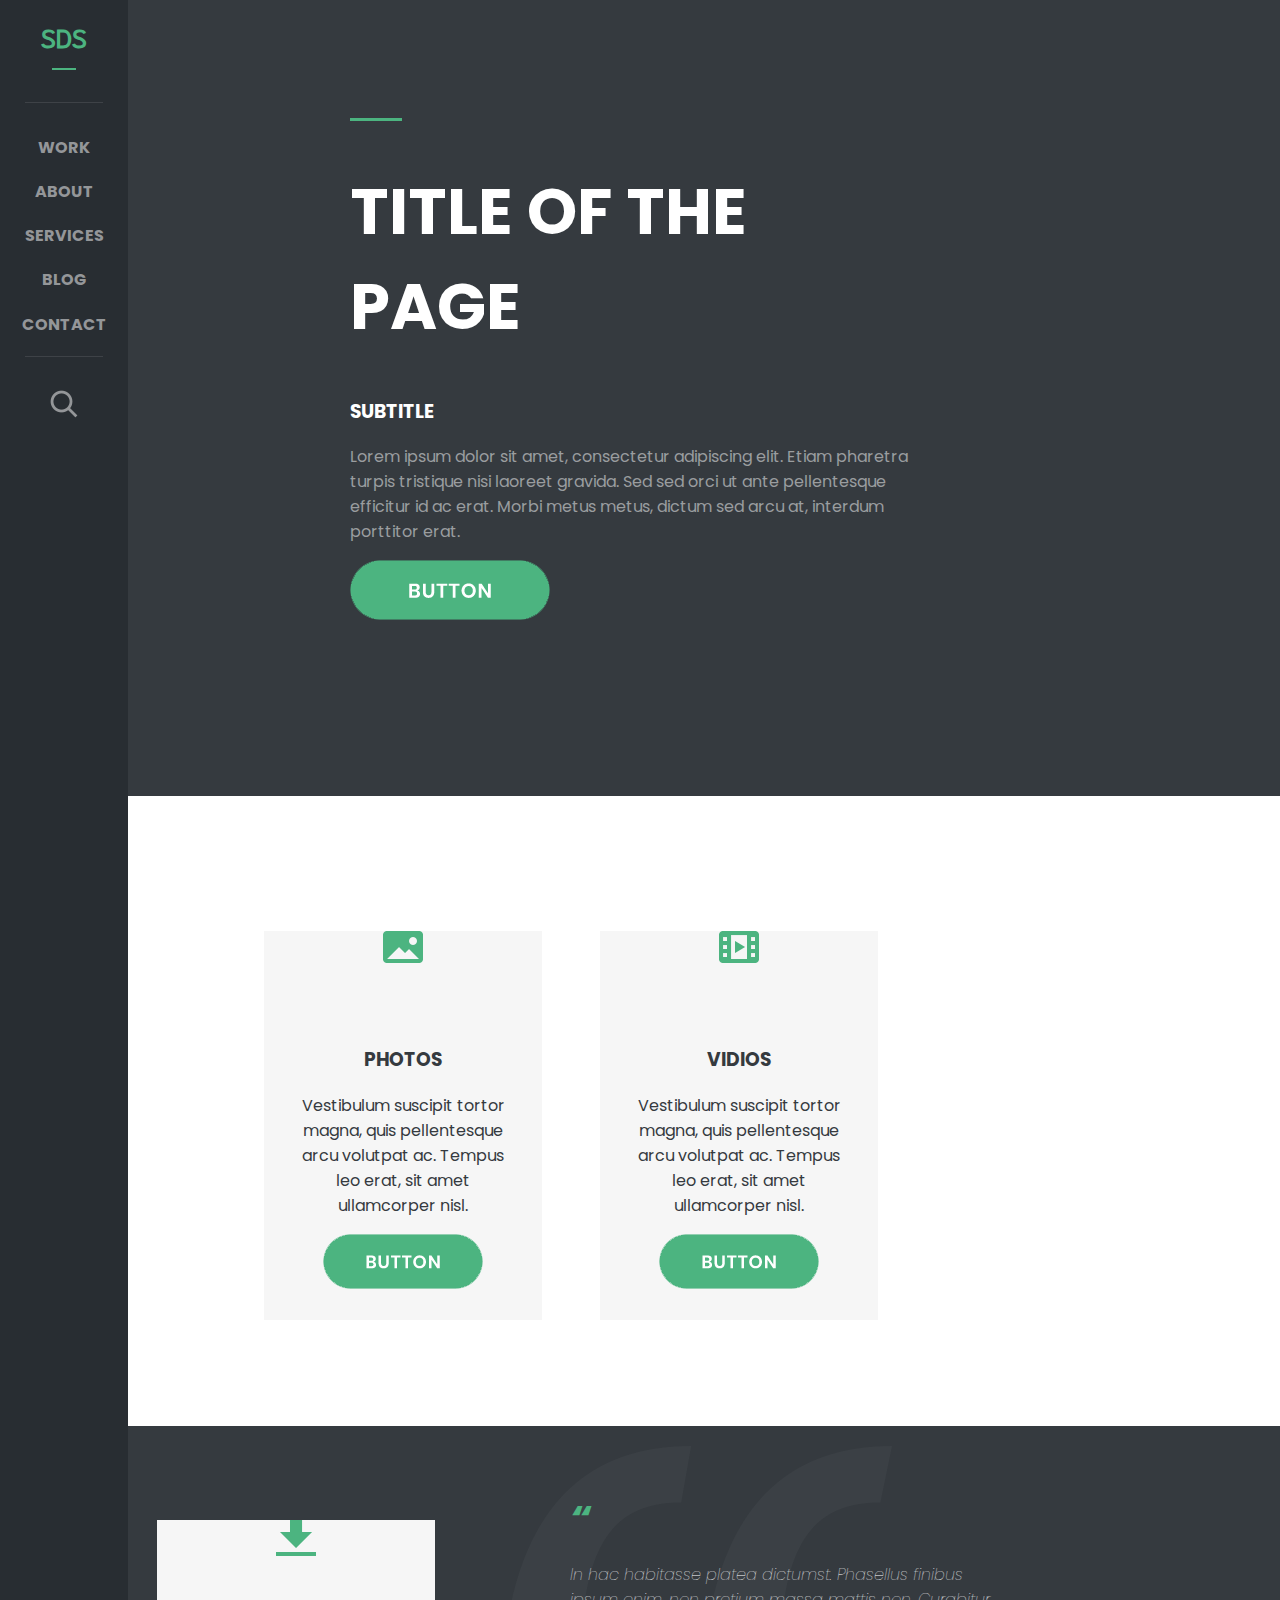
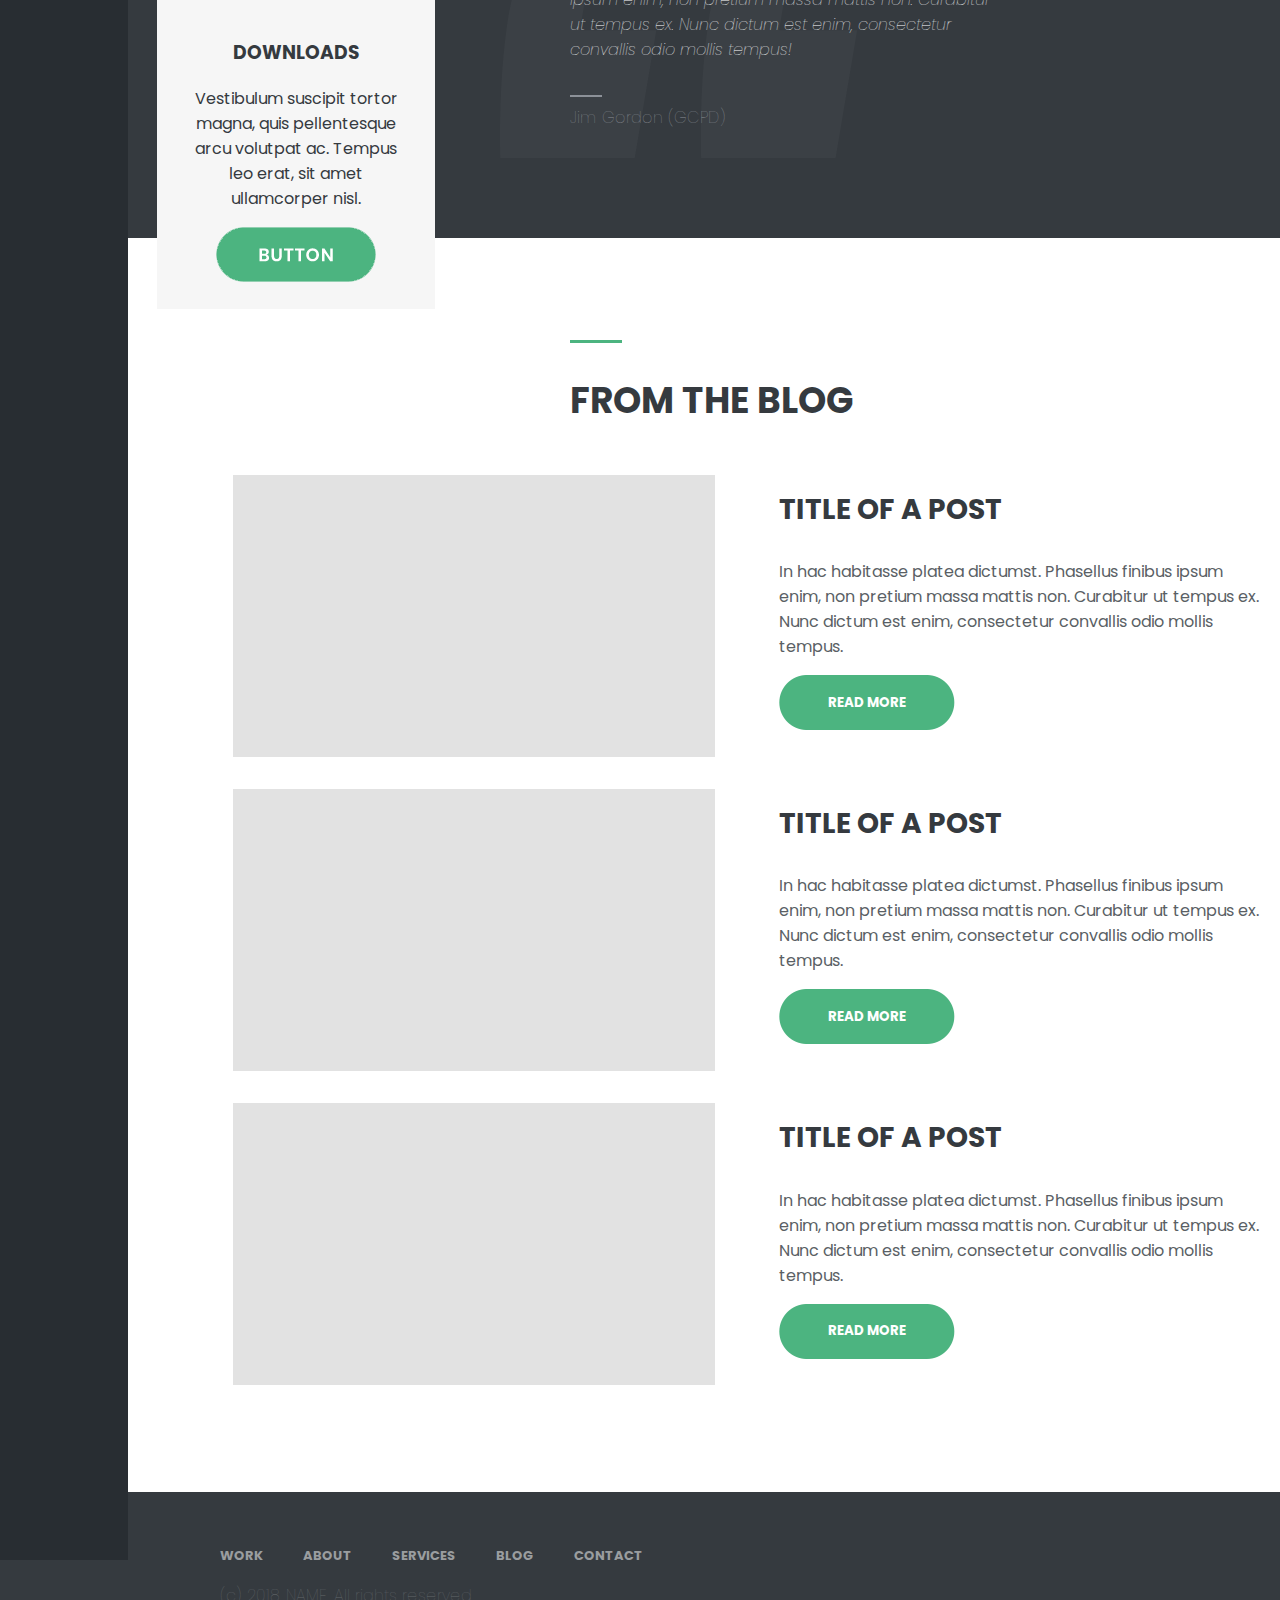
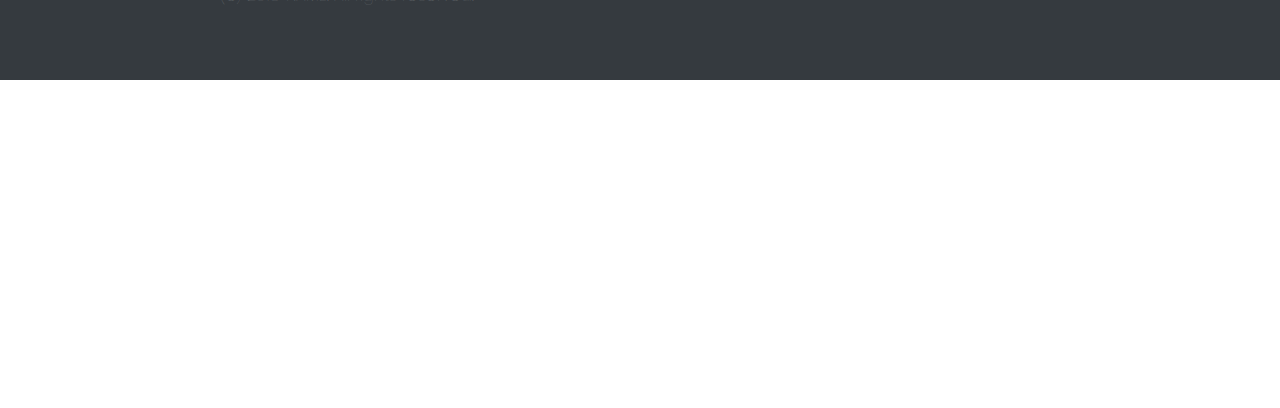
==== index.html @ ca50ab3b "addSDSlayout" ====
<!DOCTYPE HTML>
<html>

	<head>
		<title>SDS</title>
		<meta charset="utf-8">
		<link href="https://fonts.googleapis.com/css?family=Sawarabi+Gothic" rel="stylesheet">
		<link href="https://fonts.googleapis.com/css?family=Poppins" rel="stylesheet">
		<link href="https://fonts.googleapis.com/css?family=Poppins:400,600" rel="stylesheet">
		<link rel="stylesheet" type="text/css" href="css/styles.css" />
	</head>

	<body>
		<div class="navbar">
			<h2 class="sds-txt" align="center">SDS<hr width="17%" align="center" size="2" color="#4cb480"/></h2>		
			<hr width="60%" align="center" size="1" color="#3e4247"/>
			<ul>
				<li><a>WORK</a></li>
				<li><a>ABOUT</a></li>
				<li><a>SERVICES</a></li>
				<li><a>BLOG</a></li>
				<li><a>CONTACT</a></li>
			</ul>
			<hr width="60%" align="center" size="1" color="#3e4247"/>
			<button class="search"></button>
			<div class="fill-height"></div>
		</div>

		<div class="main">
			<header>
				<div class="header-center">
					<hr width="50px" align="left" size="3" color="#4cb480"/>
					<div class="headertitle"><h1>TITLE OF THE PAGE</h1></div>
					<h3>SUBTITLE</h3>
					<p class="txtheader">Lorem ipsum dolor sit amet, consectetur adipiscing elit. Etiam pharetra turpis tristique nisi laoreet gravida. Sed sed orci ut ante pellentesque efficitur id ac erat. Morbi metus metus, dictum sed arcu at, interdum porttitor erat.</p>
					<button class="justbutton"></button>
				</div>
			</header>
			
			<div class="services">
				<div class="contents" style="float: left; height: 589px; width: 443px;">
					<div class="photos">
						<div class="pctr"><img src="images/services/photosPictur.png" alt=""></div>
						<div class="ssalc">
							<h3 align="center">PHOTOS</h3>
							<p class="services-txt">Vestibulum suscipit tortor magna, quis pellentesque arcu volutpat ac. Tempus leo erat, sit amet ullamcorper nisl.</p>
							<div class="services-txt"><img src="images/services/buttonForServices.png" alt=""></div>
						</div>
					</div>
				</div>
				<div class="contents" style="float: left; height: 589px; width: 336px;">
					<div class="vidios">
						<div class="pctr"><img src="images/services/vidiosPictur.png" alt=""></div>
						<div class="ssalc">
							<h3 align="center">VIDIOS</h3>
							<p class="services-txt">Vestibulum suscipit tortor magna, quis pellentesque arcu volutpat ac. Tempus leo erat, sit amet ullamcorper nisl.</p>
							<div class="services-txt"><img src="images/services/buttonForServices.png" alt=""></div>
						</div>
					</div>					
				</div>
				<div class="contents" style="float: left; height: 589px; width: 442px;">
					<div class="downloads">
						<div class="pctr"><img src="images/services/downloadPictur.png" alt=""></div>
						<div class="ssalc">
							<h3 align="center">DOWNLOADS</h3>
							<p class="services-txt">Vestibulum suscipit tortor magna, quis pellentesque arcu volutpat ac. Tempus leo erat, sit amet ullamcorper nisl.</p>
							<div class="services-txt"><img src="images/services/buttonForServices.png" alt=""></div>
						</div>
					</div>
				</div>
			</div>	
		</div>

		<div class="testimonial">
			<div class="txtfortestimonial">
				<div class="testi-txt">
					<br/>
					<h1 class="doubleup">“</h1>In hac habitasse platea dictumst. Phasellus finibus ipsum enim, non pretium massa mattis non. Curabitur ut tempus ex. Nunc dictum est enim, consectetur convallis odio mollis tempus!
					<br/>
					<br/>
					<div class="jimgordon"><hr width="30px" align="left" size="2" color="#8c9198"/>Jim Gordon (GCPD)</div>
				</div>
			</div>
		</div>

		<div class="blog">
			<div><hr width="50px" align="left" size="3" color="#4cb480"/><h2>FROM THE BLOG</h2></div>
			<table class="tableforblog">
				<tr>
					<td>
						<div class="blogimg">
						</div>
					</td>
					<td>
						<div class="blogdiscription">
							<h3>TITLE OF A POST</h3>
							<p class="blog-txt">In hac habitasse platea dictumst. Phasellus finibus ipsum enim, non pretium massa mattis non. Curabitur ut tempus ex. Nunc dictum est enim, consectetur convallis odio mollis tempus.</p>
							<button class="readmore">READ MORE</button>
						</div>
					</td>
				</tr>
				<tr>
					<td>
						<div class="blogimg">
						</div>
					</td>
					<td>
						<div class="blogdiscription">
							<h3>TITLE OF A POST</h3>
							<p class="blog-txt">In hac habitasse platea dictumst. Phasellus finibus ipsum enim, non pretium massa mattis non. Curabitur ut tempus ex. Nunc dictum est enim, consectetur convallis odio mollis tempus.</p>
							<button class="readmore">READ MORE</button>
						</div>
					</td>
				</tr>
				<tr>
					<td>
						<div class="blogimg">
						</div>
					</td>
					<td>
						<div class="blogdiscription">
							<h3>TITLE OF A POST</h3>
							<p class="blog-txt">In hac habitasse platea dictumst. Phasellus finibus ipsum enim, non pretium massa mattis non. Curabitur ut tempus ex. Nunc dictum est enim, consectetur convallis odio mollis tempus.</p>
							<button class="readmore">READ MORE</button>
						</div>
					</td>
				</tr>
			</table>
		</div>

		<div class="footer">
			<table class="tableforfooter">
				<tr>
					<button class="footerbutton">WORK</button>
				</tr>
				<tr>
					<button class="footerbutton">ABOUT</button>
				</tr>
				<tr>
					<button class="footerbutton">SERVICES</button>
				</tr>
				<tr>
					<button class="footerbutton">BLOG</button>
				</tr>
				<tr>
					<button class="footerbutton">CONTACT</button>
				</tr>
			</table>
			<p>(c) 2018 NAME. All rights reserved.</p>
		</div>
	</body>

</html>
---- css/styles.css ----
.navbar {
	background-color: #282d32;
	font-family: 'Poppins', sans-serif;
	width: 128px;
	height: 3160px;
	float: left;
}
ul {
	text-align: center;
	padding: 0px;
    list-style-type: none; /* Убираем маркеры */
}

ul > li {
	font-weight:bold;
	color: #949699;
	margin-bottom: 15%;
}

ul > li:first-child {
	margin-top: 25%;
}

.search {
	border: none;
	background-repeat: no-repeat;
	background-color: #282d32;
	background-image: url(../images/navbar/search.png);
	height: 28px;
	width: 28px;
	margin: 20% 50px 30px 50px;
}

.sds-txt {
	font-family: "Sawarabi Gothic", sans-serif;
	color: #4cb480;
	margin-bottom: 25%;
}

.fill-height {
	height: 3160px;
}

.main {
	background-color: #353a3f;
	font-family: 'Poppins', sans-serif;
	width: 100%;
	height: 100%;
}

.header-center {
	margin: 0px 350px 170px 350px;
	padding-top: 110px;
	color: #ffffff;
}

.headertitle {
	font-size: xx-large;
}

.txtheader {
	color: #9a9d9f;
}

.justbutton {
	border: none;
	background-color: #353a3f; 
	background-image: url(../images/header/buttonForHeader.png);
	height: 60px;
	width: 200px;
}

.services {
	background-color: #ffffff;
	width: 100%;
	height: 630px;
}

.pctr {
	text-align: center;
}
/**.contents {
	padding: 100px 29px 100px 100px;
}*/

.photos {
	width: 278px;
	height: 389px;
	margin: 135px 29px 135px 136px;
	background-color: #f6f6f6;
	color: #353a3f;
}

.vidios {
	width: 278px;
	height: 389px;
	margin: 135px 29px 135px 29px;
	background-color: #f6f6f6;
	color: #353a3f;
}

.downloads {
	width: 278px;
	height: 389px;
	margin: 135px 135px 135px 29px;
	background-color: #f6f6f6;
	color: #353a3f;
}

.ssalc {
	padding: 20% 12% 10% 12%;
}

.services-txt {
	text-align: center;
}

.testimonial {
	background-color: #353a3f;
	height: 412px;
	width: 100%;
}

.bgimg {
	text-align: center;
	padding-top: 100px;
	size: 10%;
}

.doubleup {
	font-family: 'Poppins', sans-serif;
	font-style: italic;
	font-weight: 900;
	color: #4cb480;
}

.txtfortestimonial {
	height: 372px;
	padding: 20px 600px 40px 500px;
}

.testi-txt {
	background-image: url(../images/testimonial/bg.png);
	background-repeat: no-repeat;
	font-family: 'Poppins', sans-serif;
	font-style: italic;
	font-weight: lighter;
	color: #fff;
	width: 500px;
	height: 312px;
	padding:  
}

.jimgordon {
	font-family: 'Poppins', sans-serif;
	font-style: normal;
	font-size: medium;
	font-weight: lighter;
	color: #8c9198;
}

.blog {
	font-family: 'Poppins', sans-serif;
	font-weight: bolder;
	font-size: x-large;
	color: #353a3f;
	margin-left: 230px;
	margin-top: 102px;
}

.blogimg {
	height: 282px;
	width: 482px;
	background-color: #e2e2e2;
}

.blogdiscription {	
	height: 282px;
	width: 482px;
	padding-left: 60px;
}

.blog-txt {
	font-weight: lighter;
	font-size: medium;
	color: #5a5f65;
}

.readmore {
	font-family: 'Poppins', sans-serif;
	font-weight: bold;
	border: none;
	background-color: #ffffff;
	color: #ffffff;
	background-image: url(../images/blog/readmorebutton.png);
	width: 176px;
	height: 55px;
}

.footer {
	font-family: 'Poppins', sans-serif;
	font-weight: lighter;
	padding-top: 50px;
	padding-left: 220px;
	width: 100%;
	height: 138px;
	margin-top: 90px;
	background-color: #353a3f;
	color: #63676b;
}

.tableforfooter {
}

.footerbutton {
	font-family: 'Poppins', sans-serif;
	font-weight: bold;
	font-size: small;
	border: none;
	background-color: #353a3f;
	color: #9a9d9f;
	padding-left: 0px;
	padding-right: 40px;
}

body {
	margin: 0;
	/*height: 3160px;*/
}

html {
    /*margin: 0;*/
}
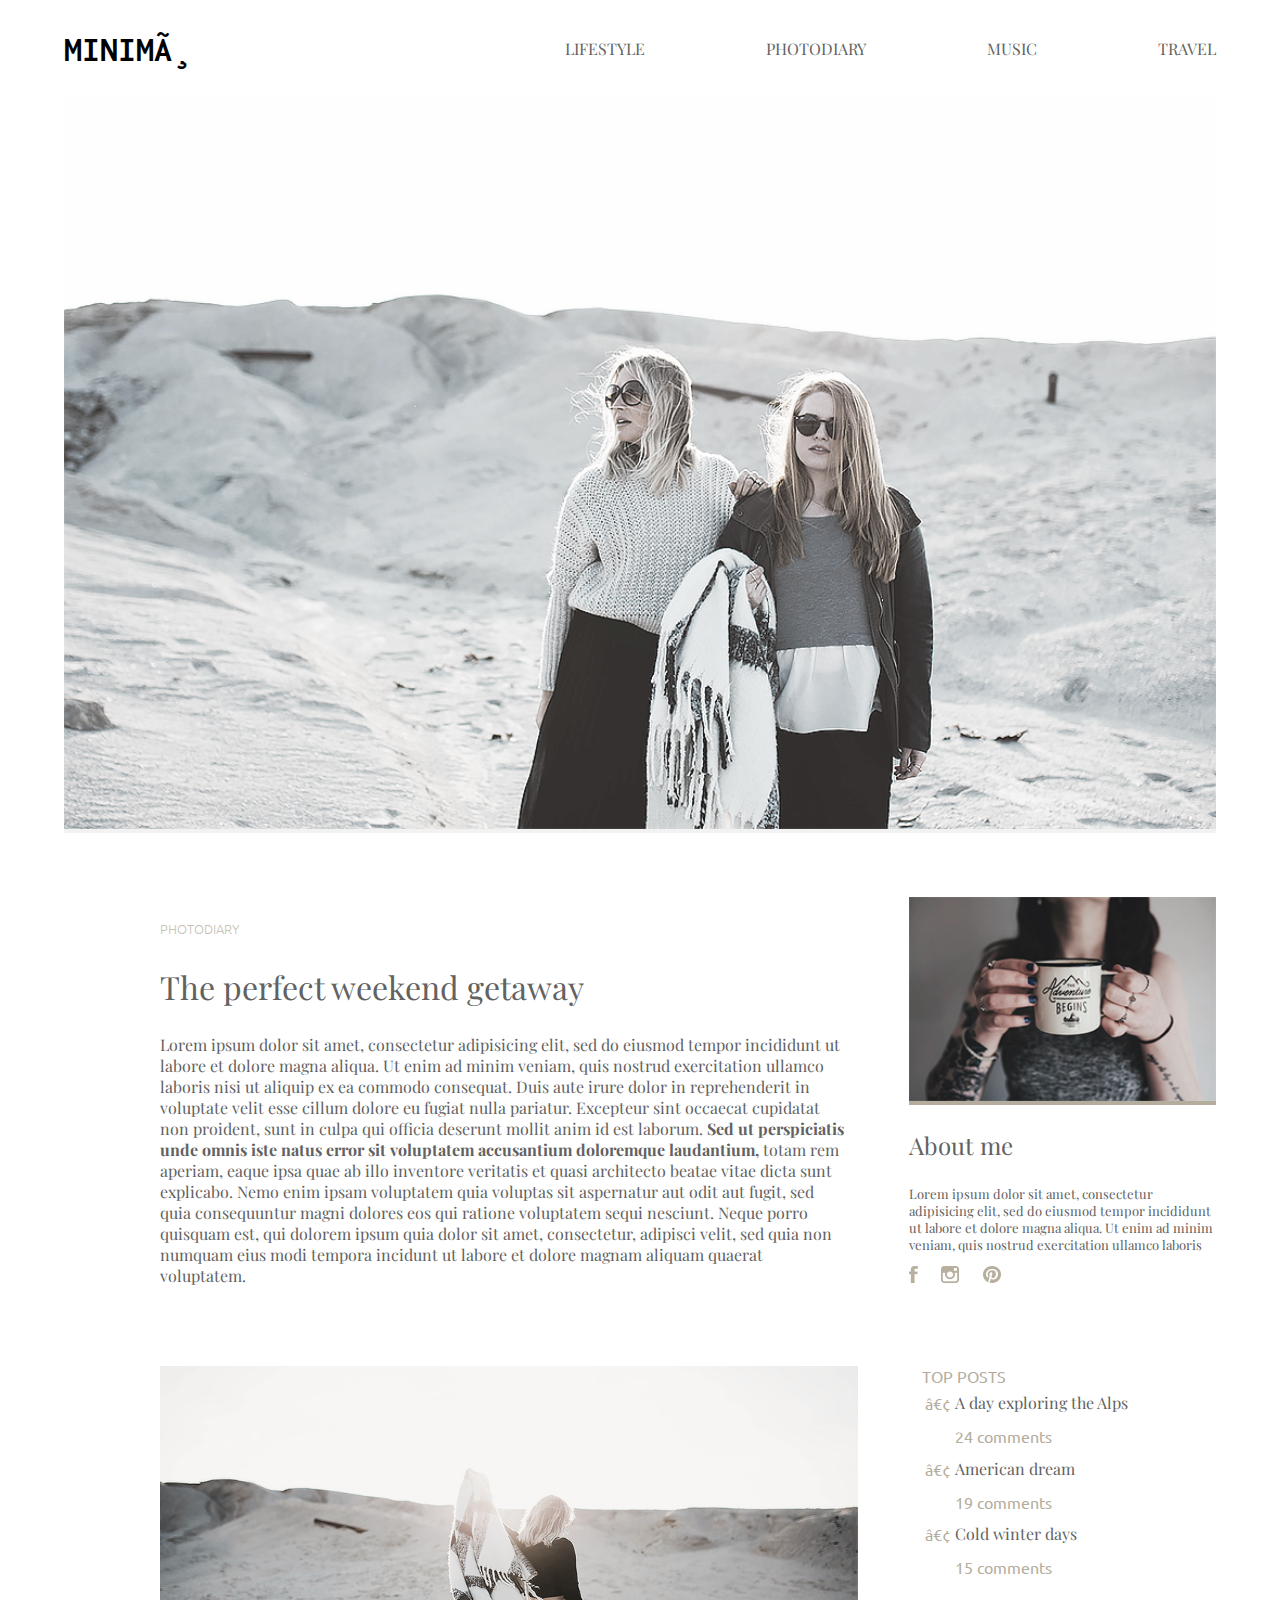
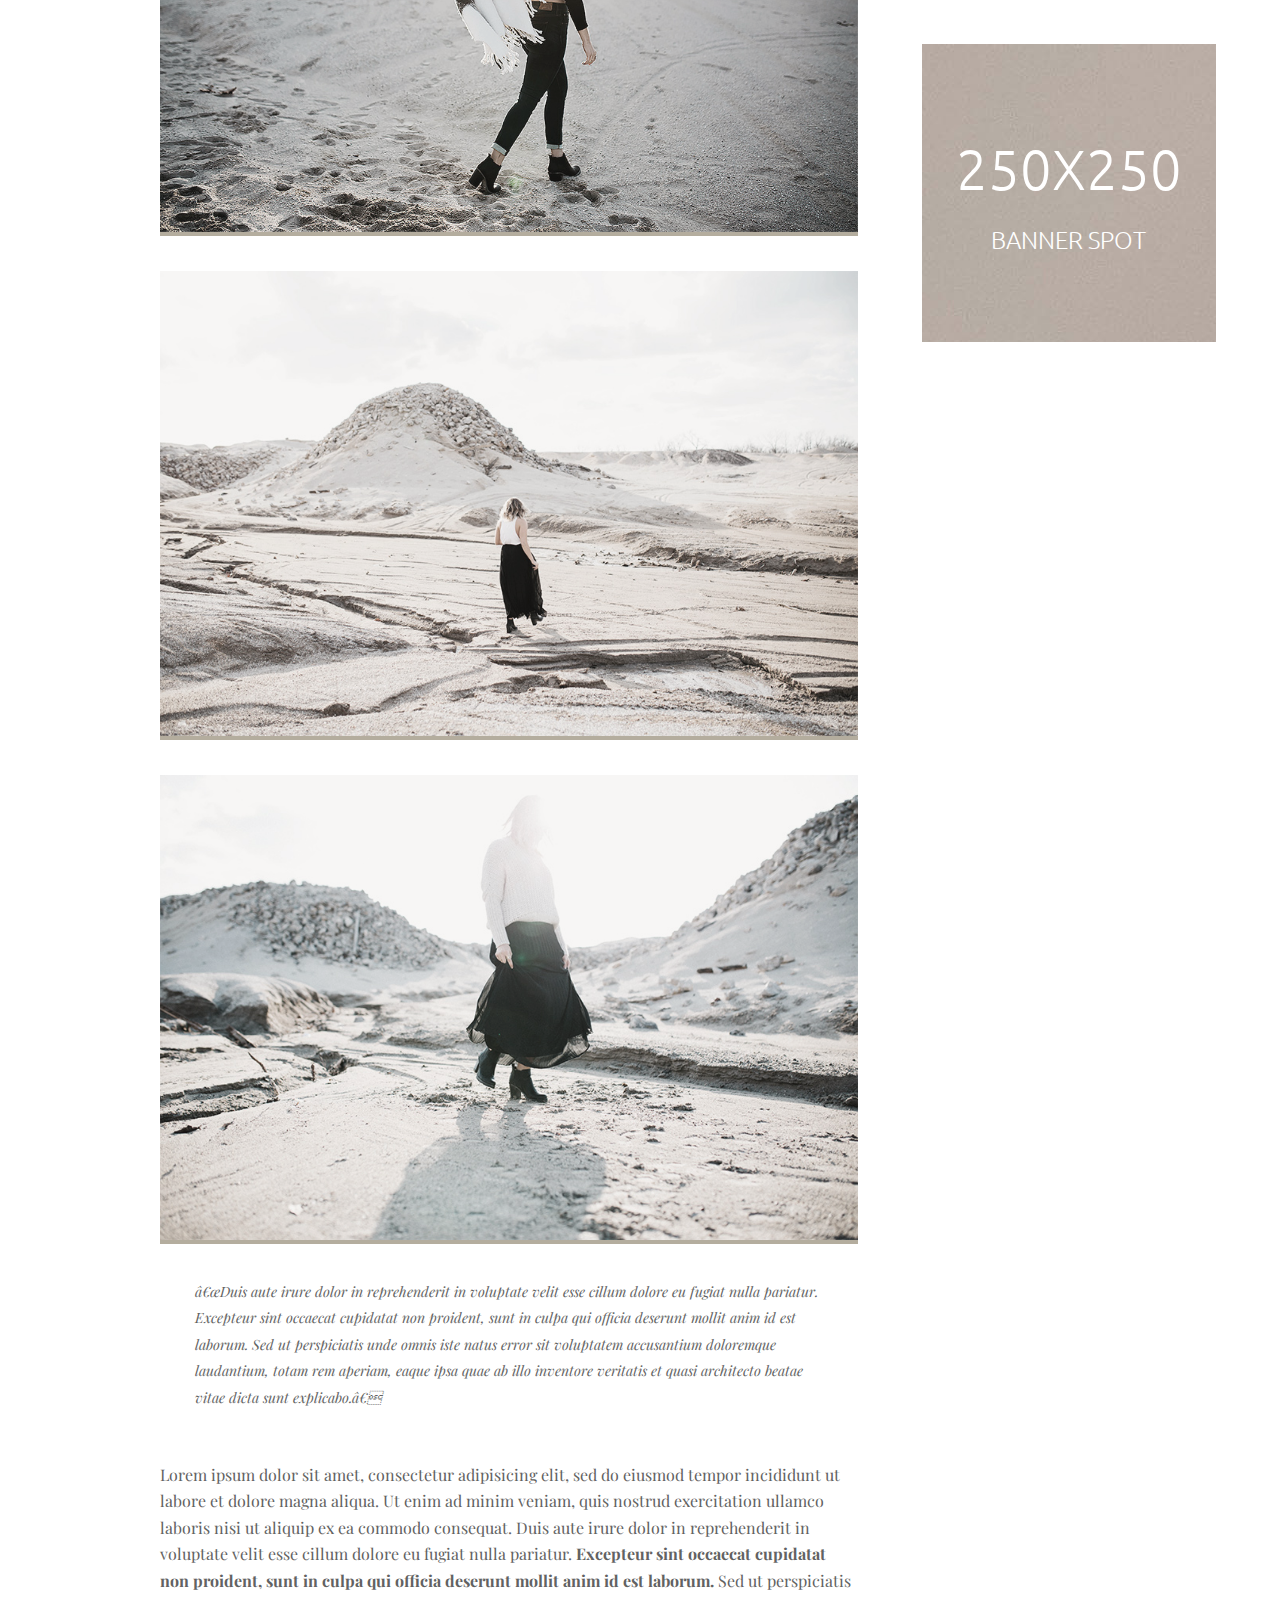
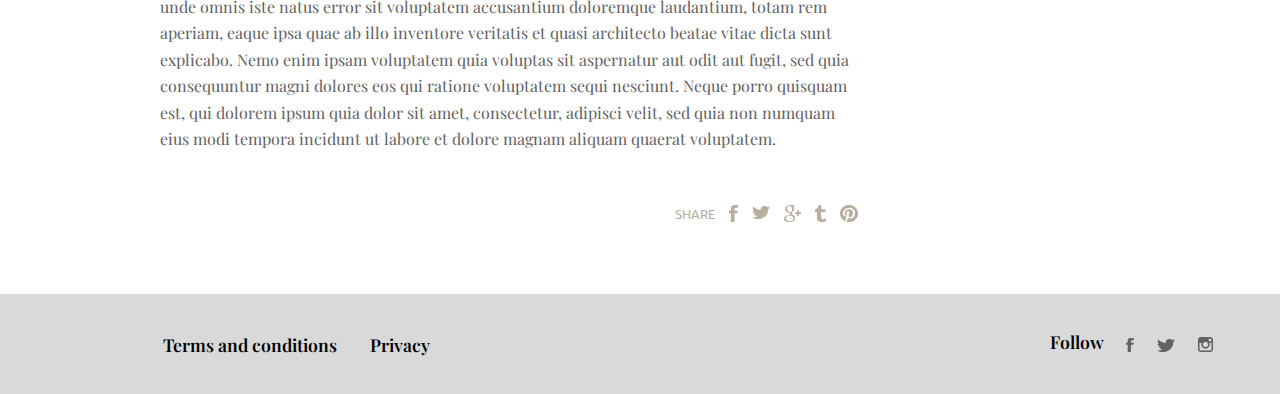
==== commit 0adb5c79: "commitmimino" ====
--- a/index.html
+++ b/index.html
@@ -1,153 +1,137 @@
 <!DOCTYPE HTML>
 <html>
+	<head>
+		<title>minimø</title>
+		<link charset="utf-8">
+		<link rel="stylesheet" type="text/css" href="css/styles.css">
+		<link href="https://fonts.googleapis.com/css?family=Inconsolata:400,700" rel="stylesheet">
+		<link href="https://fonts.googleapis.com/css?family=Playfair+Display" rel="stylesheet">
+		<link href="https://fonts.googleapis.com/css?family=Ubuntu:300,400" rel="stylesheet">
+	</head>
+	<body>
 
-	<head>
-		<title>SDS</title>
-		<meta charset="utf-8">
-		<link href="https://fonts.googleapis.com/css?family=Sawarabi+Gothic" rel="stylesheet">
-		<link href="https://fonts.googleapis.com/css?family=Poppins" rel="stylesheet">
-		<link href="https://fonts.googleapis.com/css?family=Poppins:400,600" rel="stylesheet">
-		<link rel="stylesheet" type="text/css" href="css/styles.css" />
-	</head>
+		<div class="main">
 
-	<body>
-		<div class="navbar">
-			<h2 class="sds-txt" align="center">SDS<hr width="17%" align="center" size="2" color="#4cb480"/></h2>		
-			<hr width="60%" align="center" size="1" color="#3e4247"/>
-			<ul>
-				<li><a>WORK</a></li>
-				<li><a>ABOUT</a></li>
-				<li><a>SERVICES</a></li>
-				<li><a>BLOG</a></li>
-				<li><a>CONTACT</a></li>
-			</ul>
-			<hr width="60%" align="center" size="1" color="#3e4247"/>
-			<button class="search"></button>
-			<div class="fill-height"></div>
+			<div class="header">
+				<div class="logo">
+					<h2>minimø</h2>
+				</div>
+				<div class="menu">
+					<ul>
+						<li><a href="#" class="menu-link">lifestyle</a></li>
+						<li><a href="#" class="menu-link">photodiary</a></li>
+						<li><a href="#" class="menu-link">music</a></li>
+						<li><a href="#" class="menu-link">travel</a></li>
+					</ul>
+				</div>
+			</div>
+
+			<div class="mainpctr">
+				<img id="mainimgs" src="images/main/pctr/pictureformain.png" alt="pctrinmain">
+			</div>
+
 		</div>
 
-		<div class="main">
-			<header>
-				<div class="header-center">
-					<hr width="50px" align="left" size="3" color="#4cb480"/>
-					<div class="headertitle"><h1>TITLE OF THE PAGE</h1></div>
-					<h3>SUBTITLE</h3>
-					<p class="txtheader">Lorem ipsum dolor sit amet, consectetur adipiscing elit. Etiam pharetra turpis tristique nisi laoreet gravida. Sed sed orci ut ante pellentesque efficitur id ac erat. Morbi metus metus, dictum sed arcu at, interdum porttitor erat.</p>
-					<button class="justbutton"></button>
+		<div class="photodiary">
+			<div class="discription">
+				<h5>photodiary</h5>
+				<h2>The perfect weekend getaway</h2>
+				<p>Lorem ipsum dolor sit amet, consectetur adipisicing elit, sed do eiusmod tempor incididunt ut labore et dolore magna aliqua. Ut enim ad minim veniam, quis nostrud exercitation ullamco laboris nisi ut aliquip ex ea commodo consequat. Duis aute irure dolor in reprehenderit in voluptate velit esse cillum dolore eu fugiat nulla pariatur. Excepteur sint occaecat cupidatat non proident, sunt in culpa qui officia deserunt mollit anim id est laborum. <b>Sed ut perspiciatis unde omnis iste natus error sit voluptatem accusantium doloremque laudantium,</b> totam rem aperiam, eaque ipsa quae ab illo inventore veritatis et quasi architecto beatae vitae dicta sunt explicabo. Nemo enim ipsam voluptatem quia voluptas sit aspernatur aut odit aut fugit, sed quia consequuntur magni dolores eos qui ratione voluptatem sequi nesciunt. Neque porro quisquam est, qui dolorem ipsum quia dolor sit amet, consectetur, adipisci velit, sed quia non numquam eius modi tempora incidunt ut labore et dolore magnam aliquam quaerat voluptatem.</p>
+			</div>
+
+			<div class="aboutme">
+				<div class="aboutmepctr">
+					<img id="aboutmeimgs" src="images/aboutme/pctrforaboutme/imageforaboutme.jpg" alt="abotme">
 				</div>
-			</header>
-			
-			<div class="services">
-				<div class="contents" style="float: left; height: 589px; width: 443px;">
-					<div class="photos">
-						<div class="pctr"><img src="images/services/photosPictur.png" alt=""></div>
-						<div class="ssalc">
-							<h3 align="center">PHOTOS</h3>
-							<p class="services-txt">Vestibulum suscipit tortor magna, quis pellentesque arcu volutpat ac. Tempus leo erat, sit amet ullamcorper nisl.</p>
-							<div class="services-txt"><img src="images/services/buttonForServices.png" alt=""></div>
-						</div>
-					</div>
-				</div>
-				<div class="contents" style="float: left; height: 589px; width: 336px;">
-					<div class="vidios">
-						<div class="pctr"><img src="images/services/vidiosPictur.png" alt=""></div>
-						<div class="ssalc">
-							<h3 align="center">VIDIOS</h3>
-							<p class="services-txt">Vestibulum suscipit tortor magna, quis pellentesque arcu volutpat ac. Tempus leo erat, sit amet ullamcorper nisl.</p>
-							<div class="services-txt"><img src="images/services/buttonForServices.png" alt=""></div>
-						</div>
-					</div>					
-				</div>
-				<div class="contents" style="float: left; height: 589px; width: 442px;">
-					<div class="downloads">
-						<div class="pctr"><img src="images/services/downloadPictur.png" alt=""></div>
-						<div class="ssalc">
-							<h3 align="center">DOWNLOADS</h3>
-							<p class="services-txt">Vestibulum suscipit tortor magna, quis pellentesque arcu volutpat ac. Tempus leo erat, sit amet ullamcorper nisl.</p>
-							<div class="services-txt"><img src="images/services/buttonForServices.png" alt=""></div>
-						</div>
-					</div>
-				</div>
-			</div>	
-		</div>
-
-		<div class="testimonial">
-			<div class="txtfortestimonial">
-				<div class="testi-txt">
-					<br/>
-					<h1 class="doubleup">“</h1>In hac habitasse platea dictumst. Phasellus finibus ipsum enim, non pretium massa mattis non. Curabitur ut tempus ex. Nunc dictum est enim, consectetur convallis odio mollis tempus!
-					<br/>
-					<br/>
-					<div class="jimgordon"><hr width="30px" align="left" size="2" color="#8c9198"/>Jim Gordon (GCPD)</div>
+				<h3>About me</h3>
+				<p>Lorem ipsum dolor sit amet, consectetur adipisicing elit, sed do eiusmod tempor incididunt ut labore et dolore magna aliqua. Ut enim ad minim veniam, quis nostrud exercitation ullamco laboris</p>
+				<div class="aboutmesubs">
+					<a href="#"><img class="subslogo" src="images/aboutme/pctrforaboutme/fblogo.jpg" alt="fb-logo"></a>
+					<a href="#"><img class="subslogo" src="images/aboutme/pctrforaboutme/instalogo.jpg" alt=""></a>
+					<a href="#"><img class="subslogo" src="images/aboutme/pctrforaboutme/pinterestlogo.jpg" alt=""></a>
 				</div>
 			</div>
 		</div>
 
-		<div class="blog">
-			<div><hr width="50px" align="left" size="3" color="#4cb480"/><h2>FROM THE BLOG</h2></div>
-			<table class="tableforblog">
-				<tr>
-					<td>
-						<div class="blogimg">
-						</div>
-					</td>
-					<td>
-						<div class="blogdiscription">
-							<h3>TITLE OF A POST</h3>
-							<p class="blog-txt">In hac habitasse platea dictumst. Phasellus finibus ipsum enim, non pretium massa mattis non. Curabitur ut tempus ex. Nunc dictum est enim, consectetur convallis odio mollis tempus.</p>
-							<button class="readmore">READ MORE</button>
-						</div>
-					</td>
-				</tr>
-				<tr>
-					<td>
-						<div class="blogimg">
-						</div>
-					</td>
-					<td>
-						<div class="blogdiscription">
-							<h3>TITLE OF A POST</h3>
-							<p class="blog-txt">In hac habitasse platea dictumst. Phasellus finibus ipsum enim, non pretium massa mattis non. Curabitur ut tempus ex. Nunc dictum est enim, consectetur convallis odio mollis tempus.</p>
-							<button class="readmore">READ MORE</button>
-						</div>
-					</td>
-				</tr>
-				<tr>
-					<td>
-						<div class="blogimg">
-						</div>
-					</td>
-					<td>
-						<div class="blogdiscription">
-							<h3>TITLE OF A POST</h3>
-							<p class="blog-txt">In hac habitasse platea dictumst. Phasellus finibus ipsum enim, non pretium massa mattis non. Curabitur ut tempus ex. Nunc dictum est enim, consectetur convallis odio mollis tempus.</p>
-							<button class="readmore">READ MORE</button>
-						</div>
-					</td>
-				</tr>
-			</table>
+		<div class="posts">
+			<div class="gallery">
+				<div class="photo"><img src="images/posts/gallery/photo1.jpg" alt="photo1"></div>
+				<div class="photo"><img src="images/posts/gallery/photo2.jpg" alt="photo2"></div>
+				<div class="photo"><img src="images/posts/gallery/photo3.jpg" alt="photo3"></div>
+				<div class="discr">
+					<div class="discrp1">
+						<p>“Duis aute irure dolor in reprehenderit in voluptate velit esse cillum dolore eu fugiat nulla pariatur. Excepteur sint occaecat cupidatat non proident, sunt in culpa qui officia deserunt mollit anim id est laborum. Sed ut perspiciatis unde omnis iste natus error sit voluptatem accusantium doloremque laudantium, totam rem aperiam, eaque ipsa quae ab illo inventore veritatis et quasi architecto beatae vitae dicta sunt explicabo.” </p>
+					</div>
+					<div id="discrp2">
+						<p>Lorem ipsum dolor sit amet, consectetur adipisicing elit, sed do eiusmod tempor incididunt ut labore et dolore magna aliqua. Ut enim ad minim veniam, quis nostrud exercitation ullamco laboris nisi ut aliquip ex ea commodo consequat. Duis aute irure dolor in reprehenderit in voluptate velit esse cillum dolore eu fugiat nulla pariatur. <b>Excepteur sint occaecat cupidatat non proident, sunt in culpa qui officia deserunt mollit anim id est laborum.</b> Sed ut perspiciatis unde omnis iste natus error sit voluptatem accusantium doloremque laudantium, totam rem aperiam, eaque ipsa quae ab illo inventore veritatis et quasi architecto beatae vitae dicta sunt explicabo. Nemo enim ipsam voluptatem quia voluptas sit aspernatur aut odit aut fugit, sed quia consequuntur magni dolores eos qui ratione voluptatem sequi nesciunt. Neque porro quisquam est, qui dolorem ipsum quia dolor sit amet, consectetur, adipisci velit, sed quia non numquam eius modi tempora incidunt ut labore et dolore magnam aliquam quaerat voluptatem.</p>
+					</div>
+				</div>
+				<div class="share">
+					<div class="item"><span>SHARE</span></div>
+					<div class="item"><a href="#"><img src="images/posts/gallery/share/fb.jpg" alt="fb"></a></div>
+					<div class="item"><a href="#"><img src="images/posts/gallery/share/tw.jpg" alt="tw"></a></div>
+					<div class="item"><a href="#"><img src="images/posts/gallery/share/g+.jpg" alt="g+"></a></div>
+					<div class="item"><a href="#"><img src="images/posts/gallery/share/tumblr.jpg" alt="tumblr"></a></div>
+					<div class="item"><a href="#"><img src="images/posts/gallery/share/pinterest.jpg" alt="pinterest"></a></div>
+				</div>
+			</div>
+			<div class="topposts">
+				<div class="table">TOP POSTS
+					<table>
+						<tr>
+							<td>•</td>
+							<td class="otherfont">A day exploring the Alps</td>
+						</tr>
+						<tr>
+							<td></td>
+							<td>24 comments</td>
+						</tr>
+						<tr>
+							<td>•</td>
+							<td class="otherfont">American dream</td>
+						</tr>
+						<tr>
+							<td></td>
+							<td>19 comments</td>
+						</tr>
+						<tr>
+							<td>•</td>
+							<td class="otherfont">Cold winter days</td>
+						</tr>
+						<tr>
+							<td></td>
+							<td>15 comments</td>
+						</tr>
+					</table>
+				</div>
+				<div class="toppostspctr">
+					<!--<div class="img"></div>-->
+					<h2>250X250</h2>
+					<h3>BANNER SPOT</h3>
+				</div>
+			</div>
 		</div>
 
 		<div class="footer">
-			<table class="tableforfooter">
-				<tr>
-					<button class="footerbutton">WORK</button>
-				</tr>
-				<tr>
-					<button class="footerbutton">ABOUT</button>
-				</tr>
-				<tr>
-					<button class="footerbutton">SERVICES</button>
-				</tr>
-				<tr>
-					<button class="footerbutton">BLOG</button>
-				</tr>
-				<tr>
-					<button class="footerbutton">CONTACT</button>
-				</tr>
-			</table>
-			<p>(c) 2018 NAME. All rights reserved.</p>
+			<div class="leftbuttons">
+				<table>
+						<tr>
+							<td>Terms and conditions</td>
+							<td>Privacy</td>
+						</tr>
+				</table>
+			</div>
+			<div class="follow">
+				<span>Follow</span>
+				<table>
+					<tr>
+						<td><img src="images/footer/facebook.png" alt="facebook"></td>
+						<td><img src="images/footer/twitter.png" alt="twitter"></td>
+						<td><img src="images/footer/instagram.png" alt="instagram"></td>
+					</tr>
+				</table>
+			</div>
 		</div>
+
 	</body>
-
 </html>--- a/css/styles.css
+++ b/css/styles.css
@@ -1,233 +1,246 @@
-.navbar {
-	background-color: #282d32;
-	font-family: 'Poppins', sans-serif;
-	width: 128px;
-	height: 3160px;
-	float: left;
-}
-ul {
-	text-align: center;
-	padding: 0px;
-    list-style-type: none; /* Убираем маркеры */
-}
-
-ul > li {
-	font-weight:bold;
-	color: #949699;
-	margin-bottom: 15%;
-}
-
-ul > li:first-child {
-	margin-top: 25%;
-}
-
-.search {
-	border: none;
-	background-repeat: no-repeat;
-	background-color: #282d32;
-	background-image: url(../images/navbar/search.png);
-	height: 28px;
-	width: 28px;
-	margin: 20% 50px 30px 50px;
-}
-
-.sds-txt {
-	font-family: "Sawarabi Gothic", sans-serif;
-	color: #4cb480;
-	margin-bottom: 25%;
-}
-
-.fill-height {
-	height: 3160px;
-}
-
-.main {
-	background-color: #353a3f;
-	font-family: 'Poppins', sans-serif;
-	width: 100%;
-	height: 100%;
-}
-
-.header-center {
-	margin: 0px 350px 170px 350px;
-	padding-top: 110px;
-	color: #ffffff;
-}
-
-.headertitle {
-	font-size: xx-large;
-}
-
-.txtheader {
-	color: #9a9d9f;
-}
-
-.justbutton {
-	border: none;
-	background-color: #353a3f; 
-	background-image: url(../images/header/buttonForHeader.png);
-	height: 60px;
-	width: 200px;
-}
-
-.services {
-	background-color: #ffffff;
-	width: 100%;
-	height: 630px;
-}
-
-.pctr {
-	text-align: center;
-}
-/**.contents {
-	padding: 100px 29px 100px 100px;
-}*/
-
-.photos {
-	width: 278px;
-	height: 389px;
-	margin: 135px 29px 135px 136px;
-	background-color: #f6f6f6;
-	color: #353a3f;
-}
-
-.vidios {
-	width: 278px;
-	height: 389px;
-	margin: 135px 29px 135px 29px;
-	background-color: #f6f6f6;
-	color: #353a3f;
-}
-
-.downloads {
-	width: 278px;
-	height: 389px;
-	margin: 135px 135px 135px 29px;
-	background-color: #f6f6f6;
-	color: #353a3f;
-}
-
-.ssalc {
-	padding: 20% 12% 10% 12%;
-}
-
-.services-txt {
-	text-align: center;
-}
-
-.testimonial {
-	background-color: #353a3f;
-	height: 412px;
-	width: 100%;
-}
-
-.bgimg {
-	text-align: center;
-	padding-top: 100px;
-	size: 10%;
-}
-
-.doubleup {
-	font-family: 'Poppins', sans-serif;
-	font-style: italic;
-	font-weight: 900;
-	color: #4cb480;
-}
-
-.txtfortestimonial {
-	height: 372px;
-	padding: 20px 600px 40px 500px;
-}
-
-.testi-txt {
-	background-image: url(../images/testimonial/bg.png);
-	background-repeat: no-repeat;
-	font-family: 'Poppins', sans-serif;
-	font-style: italic;
-	font-weight: lighter;
-	color: #fff;
-	width: 500px;
-	height: 312px;
-	padding:  
-}
-
-.jimgordon {
-	font-family: 'Poppins', sans-serif;
-	font-style: normal;
-	font-size: medium;
-	font-weight: lighter;
-	color: #8c9198;
-}
-
-.blog {
-	font-family: 'Poppins', sans-serif;
-	font-weight: bolder;
-	font-size: x-large;
-	color: #353a3f;
-	margin-left: 230px;
-	margin-top: 102px;
-}
-
-.blogimg {
-	height: 282px;
-	width: 482px;
-	background-color: #e2e2e2;
-}
-
-.blogdiscription {	
-	height: 282px;
-	width: 482px;
-	padding-left: 60px;
-}
-
-.blog-txt {
-	font-weight: lighter;
-	font-size: medium;
-	color: #5a5f65;
-}
-
-.readmore {
-	font-family: 'Poppins', sans-serif;
-	font-weight: bold;
-	border: none;
-	background-color: #ffffff;
-	color: #ffffff;
-	background-image: url(../images/blog/readmorebutton.png);
-	width: 176px;
-	height: 55px;
-}
-
-.footer {
-	font-family: 'Poppins', sans-serif;
-	font-weight: lighter;
-	padding-top: 50px;
-	padding-left: 220px;
-	width: 100%;
-	height: 138px;
-	margin-top: 90px;
-	background-color: #353a3f;
-	color: #63676b;
-}
-
-.tableforfooter {
-}
-
-.footerbutton {
-	font-family: 'Poppins', sans-serif;
-	font-weight: bold;
-	font-size: small;
-	border: none;
-	background-color: #353a3f;
-	color: #9a9d9f;
-	padding-left: 0px;
-	padding-right: 40px;
-}
-
 body {
 	margin: 0;
-	/*height: 3160px;*/
-}
-
-html {
-    /*margin: 0;*/
-}
+}
+.main {
+	display: flex;
+	flex-direction: column;
+	justify-content: space-around;
+	align-items: center;
+	/*height: 100vh;*/
+	min-height: 600px;
+}
+
+.header {
+	display: flex;
+	justify-content: space-between;
+	align-items: center;
+	height: 17%;
+	width: 90%;
+	position: relative;
+	text-transform: uppercase;
+}
+
+.logo {
+	display: flex;
+	color: #000;
+	font-family: 'Inconsolata', sans-serif;
+	font-weight: 400;
+	font-size: x-large;
+}
+
+.menu {
+	width: 60%;
+}
+
+.menu ul {
+	display: flex;
+	justify-content: space-between;
+	list-style: none;
+}
+
+.menu-link {
+	font-family: 'Playfair Display', serif;
+	text-decoration: none;
+	color: #626262;
+}
+
+.mainpctr {
+	background-color: rgb(242, 242, 242);
+	width: 90%;
+}
+
+#mainimgs {
+	opacity: 0.9;
+	width: 100%;
+}
+
+.photodiary {
+	margin-top: 5%;
+	display: flex;
+	justify-content: space-between;
+}
+
+.discription {
+	margin-left: 5%;
+	padding-left: 7.5%;
+	width: 200.5%;
+	font-family: 'Playfair Display', serif;
+	font-weight: normal;
+	color: #626262;
+}
+
+.discription h5 {
+	font-family: 'Ubuntu', sans-serif;
+	font-weight: 100;
+	text-transform: uppercase;
+	color: #c7c1b6;
+}
+
+.discription h2 {
+	font-family: 'Playfair Display', serif;
+	font-weight: normal;
+	font-size: xx-large;
+	color: #626262;
+}
+
+.aboutme {
+	/*width: 230%;*/
+	margin-right: 5%;
+	margin-left: 5%;
+	font-family: 'Playfair Display', serif;
+	color: #626262;}
+
+.aboutmepctr {
+	background-color: #b4ad9e;
+}
+
+.aboutmepctr img {
+	opacity: 0.9;
+	width: 100%;
+}
+
+.aboutme h3 {
+	font-weight: normal;
+	font-size: x-large;
+}
+
+.aboutme p {
+	font-size: small;
+}
+
+.aboutmesubs {
+	display: flex;
+	width: 30%;
+	justify-content: space-between;
+}
+
+.posts {
+	margin-top: 5%;
+	display: flex;
+}
+
+.gallery {
+	margin-left: 5%;
+	padding-left: 7.5%;/*
+	display: flex;
+	align-content: space-between;
+	flex-wrap: wrap;*/
+	width: 54.5%;
+}
+
+.photo {
+	background-color: #b4ad9e;
+	margin-bottom: 5%;
+}
+
+.photo img {
+	width: 100%;
+	opacity: 0.9;
+}
+
+.discr {
+	font-family: 'Playfair Display', serif;
+	color: #626262;
+	line-height: 165%;
+}
+
+.discrp1 {
+	padding-left: 5%;
+	padding-bottom: 3%;
+	padding-right: 5%;
+	font-weight: 100;
+	font-size: 88%;
+	font-style: italic;
+}
+
+.share {
+	display: flex;
+	justify-content: flex-end;
+	margin: 7.5% 0 10% 0;
+	text-align: right;
+	color: #b4ad9e;
+	font-family: 'Ubuntu', sans-serif;
+	font-size: small;
+}
+
+.item {
+	margin-left: 2%;
+}
+
+.topposts {	
+	margin-right: 5%;
+	margin-left: 5%;
+	width: 23%;
+}
+
+.table {
+	font-family:  'Ubuntu', sans-serif;
+	color: #b4ad9e;
+	padding-bottom: 20%;
+}
+
+.table tr {
+	line-height: 180%;
+}
+
+.otherfont {
+	font-family: 'Playfair Display', serif;
+	color: #626262;
+}
+
+.toppostspctr{
+	display: flex;
+	align-items: center;
+	justify-content: center;
+	flex-direction: column;
+	background-image: url(../images/posts/topposts/toppostspctr.jpg);
+	/*background-color: #b4ad9e;*/
+	width: 100%;
+	height: 14%;
+	color: #fff;
+	font-family: 'Ubuntu', sans-serif;
+	line-height: 1%;
+}
+
+.toppostspctr h2 {
+	font-weight: 100;
+	font-size: 350%;
+}
+
+.toppostspctr h3 {
+	font-weight: 100;
+	font-size: 150%;
+}
+
+.footer {
+	display: flex;
+	justify-content: space-between;
+	align-items: center;
+	background-color: #d9d9d9;
+	height: 100px;
+	font-family: 'Playfair Display', serif;
+	font-weight: 600;
+	font-size: 110%;
+}
+
+.leftbuttons {
+
+	margin-left: 5%;
+	padding-left: 7.5%;
+}
+
+.leftbuttons td {
+	padding-right: 30px;
+}
+
+.follow {
+	display: flex;
+	justify-content: space-between;
+	margin-right: 5%;
+	width: 13%;
+}
+
+.follow td {
+	padding-left: 20px;
+}
+
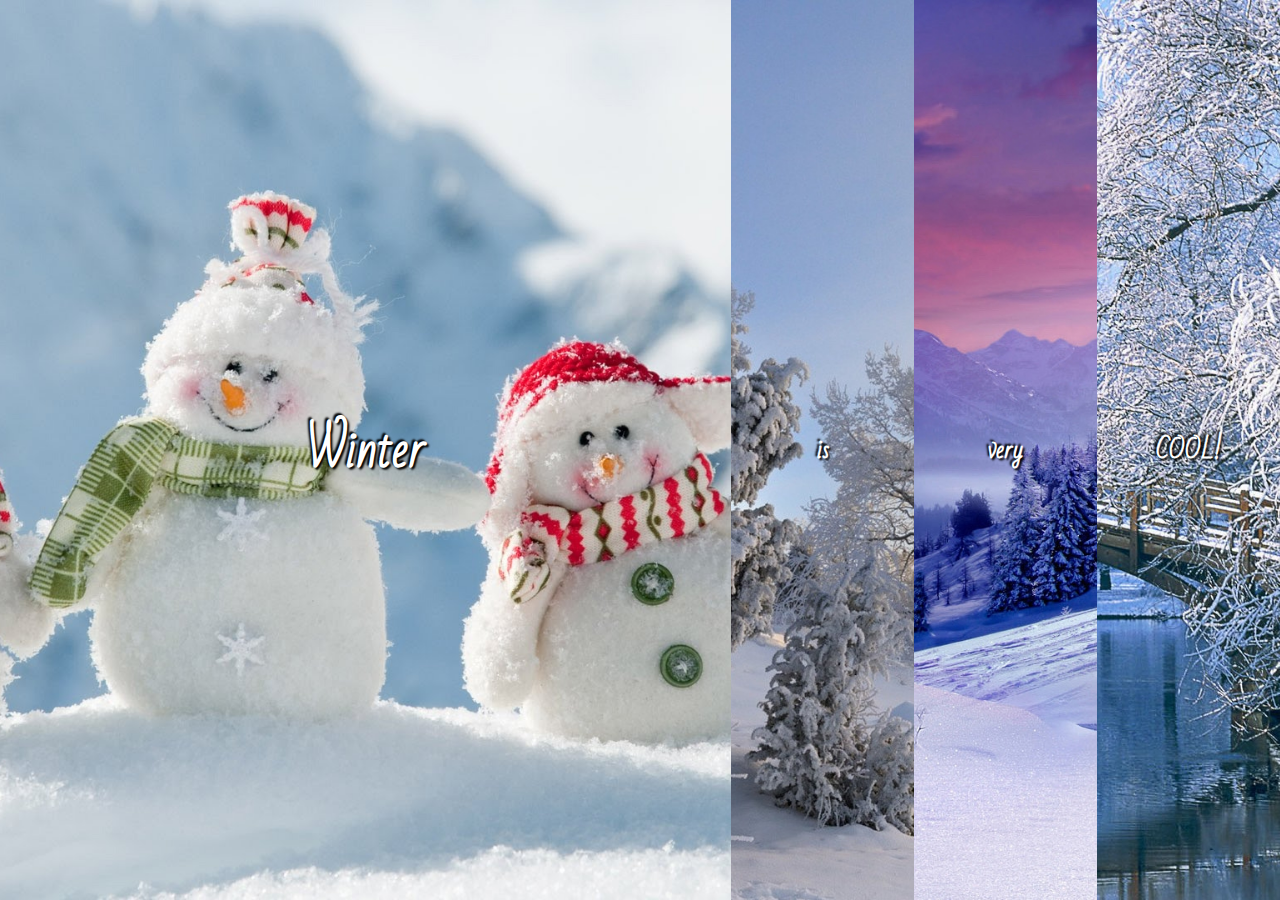
==== commit 6df413fa: "add slider" ====
--- a/index.html
+++ b/index.html
@@ -1,137 +1,18 @@
-<!DOCTYPE HTML>
+<!DOCTYPE html>
 <html>
 	<head>
-		<title>minimø</title>
+		<title>winter slider</title>
 		<link charset="utf-8">
-		<link rel="stylesheet" type="text/css" href="css/styles.css">
-		<link href="https://fonts.googleapis.com/css?family=Inconsolata:400,700" rel="stylesheet">
-		<link href="https://fonts.googleapis.com/css?family=Playfair+Display" rel="stylesheet">
-		<link href="https://fonts.googleapis.com/css?family=Ubuntu:300,400" rel="stylesheet">
+		<link rel="stylesheet" type="text/css" href="css/style.css">
+		<link href="https://fonts.googleapis.com/css?family=Bad+Script&amp;subset=cyrillic" rel="stylesheet">
 	</head>
+
 	<body>
-
-		<div class="main">
-
-			<div class="header">
-				<div class="logo">
-					<h2>minimø</h2>
-				</div>
-				<div class="menu">
-					<ul>
-						<li><a href="#" class="menu-link">lifestyle</a></li>
-						<li><a href="#" class="menu-link">photodiary</a></li>
-						<li><a href="#" class="menu-link">music</a></li>
-						<li><a href="#" class="menu-link">travel</a></li>
-					</ul>
-				</div>
-			</div>
-
-			<div class="mainpctr">
-				<img id="mainimgs" src="images/main/pctr/pictureformain.png" alt="pctrinmain">
-			</div>
-
+		<div class="slider">
+			<div class="item item-1"><span>Winter</span></div>
+			<div class="item item-2"><span>is</span></div>
+			<div class="item item-3"><span>very</span></div>
+			<div class="item item-4"><span>COOL!</span></div>
 		</div>
-
-		<div class="photodiary">
-			<div class="discription">
-				<h5>photodiary</h5>
-				<h2>The perfect weekend getaway</h2>
-				<p>Lorem ipsum dolor sit amet, consectetur adipisicing elit, sed do eiusmod tempor incididunt ut labore et dolore magna aliqua. Ut enim ad minim veniam, quis nostrud exercitation ullamco laboris nisi ut aliquip ex ea commodo consequat. Duis aute irure dolor in reprehenderit in voluptate velit esse cillum dolore eu fugiat nulla pariatur. Excepteur sint occaecat cupidatat non proident, sunt in culpa qui officia deserunt mollit anim id est laborum. <b>Sed ut perspiciatis unde omnis iste natus error sit voluptatem accusantium doloremque laudantium,</b> totam rem aperiam, eaque ipsa quae ab illo inventore veritatis et quasi architecto beatae vitae dicta sunt explicabo. Nemo enim ipsam voluptatem quia voluptas sit aspernatur aut odit aut fugit, sed quia consequuntur magni dolores eos qui ratione voluptatem sequi nesciunt. Neque porro quisquam est, qui dolorem ipsum quia dolor sit amet, consectetur, adipisci velit, sed quia non numquam eius modi tempora incidunt ut labore et dolore magnam aliquam quaerat voluptatem.</p>
-			</div>
-
-			<div class="aboutme">
-				<div class="aboutmepctr">
-					<img id="aboutmeimgs" src="images/aboutme/pctrforaboutme/imageforaboutme.jpg" alt="abotme">
-				</div>
-				<h3>About me</h3>
-				<p>Lorem ipsum dolor sit amet, consectetur adipisicing elit, sed do eiusmod tempor incididunt ut labore et dolore magna aliqua. Ut enim ad minim veniam, quis nostrud exercitation ullamco laboris</p>
-				<div class="aboutmesubs">
-					<a href="#"><img class="subslogo" src="images/aboutme/pctrforaboutme/fblogo.jpg" alt="fb-logo"></a>
-					<a href="#"><img class="subslogo" src="images/aboutme/pctrforaboutme/instalogo.jpg" alt=""></a>
-					<a href="#"><img class="subslogo" src="images/aboutme/pctrforaboutme/pinterestlogo.jpg" alt=""></a>
-				</div>
-			</div>
-		</div>
-
-		<div class="posts">
-			<div class="gallery">
-				<div class="photo"><img src="images/posts/gallery/photo1.jpg" alt="photo1"></div>
-				<div class="photo"><img src="images/posts/gallery/photo2.jpg" alt="photo2"></div>
-				<div class="photo"><img src="images/posts/gallery/photo3.jpg" alt="photo3"></div>
-				<div class="discr">
-					<div class="discrp1">
-						<p>“Duis aute irure dolor in reprehenderit in voluptate velit esse cillum dolore eu fugiat nulla pariatur. Excepteur sint occaecat cupidatat non proident, sunt in culpa qui officia deserunt mollit anim id est laborum. Sed ut perspiciatis unde omnis iste natus error sit voluptatem accusantium doloremque laudantium, totam rem aperiam, eaque ipsa quae ab illo inventore veritatis et quasi architecto beatae vitae dicta sunt explicabo.” </p>
-					</div>
-					<div id="discrp2">
-						<p>Lorem ipsum dolor sit amet, consectetur adipisicing elit, sed do eiusmod tempor incididunt ut labore et dolore magna aliqua. Ut enim ad minim veniam, quis nostrud exercitation ullamco laboris nisi ut aliquip ex ea commodo consequat. Duis aute irure dolor in reprehenderit in voluptate velit esse cillum dolore eu fugiat nulla pariatur. <b>Excepteur sint occaecat cupidatat non proident, sunt in culpa qui officia deserunt mollit anim id est laborum.</b> Sed ut perspiciatis unde omnis iste natus error sit voluptatem accusantium doloremque laudantium, totam rem aperiam, eaque ipsa quae ab illo inventore veritatis et quasi architecto beatae vitae dicta sunt explicabo. Nemo enim ipsam voluptatem quia voluptas sit aspernatur aut odit aut fugit, sed quia consequuntur magni dolores eos qui ratione voluptatem sequi nesciunt. Neque porro quisquam est, qui dolorem ipsum quia dolor sit amet, consectetur, adipisci velit, sed quia non numquam eius modi tempora incidunt ut labore et dolore magnam aliquam quaerat voluptatem.</p>
-					</div>
-				</div>
-				<div class="share">
-					<div class="item"><span>SHARE</span></div>
-					<div class="item"><a href="#"><img src="images/posts/gallery/share/fb.jpg" alt="fb"></a></div>
-					<div class="item"><a href="#"><img src="images/posts/gallery/share/tw.jpg" alt="tw"></a></div>
-					<div class="item"><a href="#"><img src="images/posts/gallery/share/g+.jpg" alt="g+"></a></div>
-					<div class="item"><a href="#"><img src="images/posts/gallery/share/tumblr.jpg" alt="tumblr"></a></div>
-					<div class="item"><a href="#"><img src="images/posts/gallery/share/pinterest.jpg" alt="pinterest"></a></div>
-				</div>
-			</div>
-			<div class="topposts">
-				<div class="table">TOP POSTS
-					<table>
-						<tr>
-							<td>•</td>
-							<td class="otherfont">A day exploring the Alps</td>
-						</tr>
-						<tr>
-							<td></td>
-							<td>24 comments</td>
-						</tr>
-						<tr>
-							<td>•</td>
-							<td class="otherfont">American dream</td>
-						</tr>
-						<tr>
-							<td></td>
-							<td>19 comments</td>
-						</tr>
-						<tr>
-							<td>•</td>
-							<td class="otherfont">Cold winter days</td>
-						</tr>
-						<tr>
-							<td></td>
-							<td>15 comments</td>
-						</tr>
-					</table>
-				</div>
-				<div class="toppostspctr">
-					<!--<div class="img"></div>-->
-					<h2>250X250</h2>
-					<h3>BANNER SPOT</h3>
-				</div>
-			</div>
-		</div>
-
-		<div class="footer">
-			<div class="leftbuttons">
-				<table>
-						<tr>
-							<td>Terms and conditions</td>
-							<td>Privacy</td>
-						</tr>
-				</table>
-			</div>
-			<div class="follow">
-				<span>Follow</span>
-				<table>
-					<tr>
-						<td><img src="images/footer/facebook.png" alt="facebook"></td>
-						<td><img src="images/footer/twitter.png" alt="twitter"></td>
-						<td><img src="images/footer/instagram.png" alt="instagram"></td>
-					</tr>
-				</table>
-			</div>
-		</div>
-
 	</body>
 </html>--- a/css/style.css
+++ b/css/style.css
@@ -0,0 +1,69 @@
+* {
+	box-sizing: border-box;
+}
+
+body {
+	margin: 0;
+	padding: 0;
+}
+
+.slider {
+	display: flex;
+	justify-content: center;
+	align-items: center;
+	padding: 0;
+	color: #fff;
+	text-shadow: 2px 2px 2px #000, -2px -2px 2px #000;
+	font-family: 'Bad Script', cursive;
+	font-weight: bold;
+	font-size: 150%;
+}
+
+.item {
+	height: 100vh;
+	display: flex;
+	justify-content: center;
+	align-items: center;
+	background-color: #aeaeae;
+	flex-basis: 25%;
+	transition: all 0.2s;
+}
+
+.item:hover {
+	flex-basis: 100%;
+	font-size: 200%
+}
+
+.item-1 {
+	background: url(../images/1.jpg) no-repeat center center;
+	background-size: cover;
+}
+
+.item-2 {
+	background: url(../images/2.jpg) no-repeat center center;
+	background-size: cover;
+}
+
+.item-3 {
+	background: url(../images/3.jpg) no-repeat center center;
+	background-size: cover;
+}
+
+.item-4 {
+	background: url(../images/4.jpg) no-repeat center center;
+	background-size: cover;
+}
+
+@media (max-width: 1100px) {
+	.slider {
+		height: 100vh;
+		flex-flow: column;
+	}
+	.item {
+		width: 100%;
+		height: 25%;
+	}
+	.item:hover {
+		height: 100%;
+	}
+}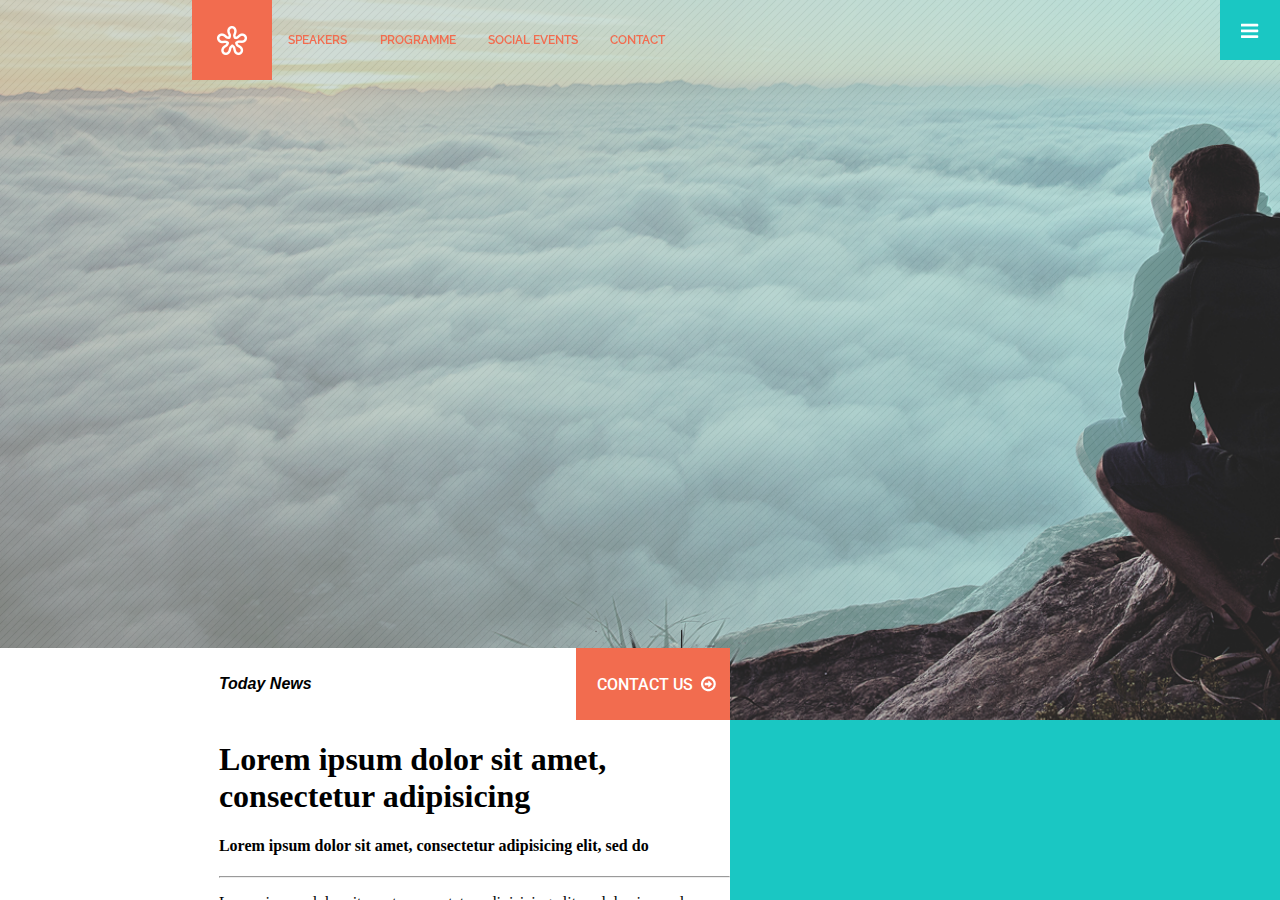
==== commit 6b99ee32: "traveles" ====
--- a/index.html
+++ b/index.html
@@ -1,18 +1,66 @@
 <!DOCTYPE html>
 <html>
 	<head>
-		<title>winter slider</title>
-		<link charset="utf-8">
+		<title>travelers</title>
 		<link rel="stylesheet" type="text/css" href="css/style.css">
-		<link href="https://fonts.googleapis.com/css?family=Bad+Script&amp;subset=cyrillic" rel="stylesheet">
+		<link href="https://fonts.googleapis.com/css?family=Roboto" rel="stylesheet">
+		<link href="https://fonts.googleapis.com/css?family=Raleway:300,300i,400,400i,500,500i,600,600i,700,700i" rel="stylesheet">
 	</head>
+	<body>
+		<div class="masthead">
 
-	<body>
-		<div class="slider">
-			<div class="item item-1"><span>Winter</span></div>
-			<div class="item item-2"><span>is</span></div>
-			<div class="item item-3"><span>very</span></div>
-			<div class="item item-4"><span>COOL!</span></div>
+			<div class="layer14"></div>
+			<div class="rectangle"></div>
+			<div class="pattern-fill"></div>
+			<div class="shadowman"></div>
+			<div class="man"></div>
+
 		</div>
+		<div class="header">
+
+			<div class="headerbar">
+				<div class="logo">
+					
+				</div>
+				<div class="headerbutton">
+					<a href="#">SPEAKERS</a>
+					<a href="#">PROGRAMME</a>
+					<a href="#">SOCIAL EVENTS</a>
+					<a href="#">CONTACT</a>
+				</div>
+				
+			</div>
+			<div class="menu"></div>
+
+		</div>
+
+		<div class="leftcontent">
+
+			<div class="conews">
+				<div class="news">
+					<h4>Today News</h4>
+				</div>
+				<div class="contact">
+					<a href="#">contact us</a>
+					<img src="images/main/leftcontent/contactus.png" alt="contactus">
+				</div>				
+			</div>
+
+			<div class="lefttxt">
+				<h1>Lorem ipsum dolor sit amet, consectetur adipisicing</h1>
+				<h4>Lorem ipsum dolor sit amet, consectetur adipisicing elit, sed do </h4>
+				<hr/>
+				<p>Lorem ipsum dolor sit amet, consectetur adipisicing elit, sed do eiusmod tempor incididunt ut labore et dolore magna aliqua. Ut enim ad minim veniam, quis nostrud exercitation ullamco laboris nisi ut aliquip ex ea commodo consequat. Duis aute irure dolor in reprehenderit in voluptate velit esse cillum dolore eu fugiat nulla pariatur. Excepteur sint occaecat cupidatat non proident, sunt in culpa qui officia deserunt mollit anim id est laborum. 
+
+Sed ut perspiciatis unde omnis iste natus error sit voluptatem accusantium doloremque laudantium, totam rem aperiam, eaque ipsa quae ab illo inventore veritatis et quasi architecto beatae vitae dicta sunt explicabo. Nemo enim ipsam voluptatem quia voluptas sit aspernatur aut odit aut fugit, sed quia consequuntur magni dolores eos qui ratione voluptatem sequi nesciunt. 
+
+Neque porro quisquam est, qui dolorem ipsum quia dolor sit amet, consectetur, adipisci velit, sed quia non numquam eius modi tempora incidunt ut labore et dolore magnam aliquam quaerat voluptatem.</p>
+			</div>
+		</div>
+
+		<div class="rightcontent">
+			
+		</div>
+
 	</body>
 </html>--- a/css/style.css
+++ b/css/style.css
@@ -1,69 +1,179 @@
-* {
-	box-sizing: border-box;
+body {
+	background-color: #fff;
+	padding: 0;
+	margin: 0;
 }
 
-body {
+.masthead {
+	position: fixed;
+	top: 0;
+	padding: 0;
 	margin: 0;
-	padding: 0;
 }
 
-.slider {
+.rectangle {
+	background-color: rgba(26, 199, 195, 0.5);
+	position: inherit;
+	/*left: -20px;
+	top: -125px;*/
+	width: 100vw;
+	height: 80vh;
+	z-index: 1;
+}
+
+.layer14 {
+  background-image: url("../images/masthead/layer14.png");
+  /*background: no-repeat;*/
+  opacity: 0.5;
+  position: inherit;
+  left: 0px;
+  top: 0px;
+  width: 100vw;
+  height: 100vh;
+  z-index: 2;
+}
+
+.shadowman {
+	background-image: url("../images/masthead/shadowman.png");
+	background-size: cover;
+	position: inherit;
+	left: 0%;
+	top: -3%;
+	width: 100vw;
+	height: 100%;
+	z-index: 3;
+	filter: brightness(150%);
+	filter: grayscale(100%);
+	filter: opacity(40%);
+}
+
+.pattern-fill {
+	background-image: url("../images/masthead/pattern-fill.png");
+	opacity: 0.2;
+	position: inherit;
+	left: 0px;
+	top: 0px;
+	width: 100vw;
+	height: 100vh;
+	z-index: 4;
+}
+
+.man {
+	background-image: url(../images/masthead/man.png);
+	background-size: cover;
+	position: inherit;
+  	left: 0;
+  	top: 0;
+	width: 100vw;
+	height: 100vh;
+	z-index: 5;
+}
+
+.header {
+	display: flex;
+	position: absolute;
+	justify-content: space-between;
+	width: 100%;
+	margin: 0;
+	color: #000;
+	z-index: 6;
+}
+
+.headerbar {
+	display: flex;
+	align-items: center;
+	width: 80%;
+	color: #f26c4f;
+	margin-left: 15%;
+
+}
+
+.headerbutton {
+	display: flex;
+	width: 40%;
+	justify-content: space-around;
+	font-size: 0.75em;
+}
+
+.headerbutton a {
+	font-family: 'Raleway', sans-serif;
+	font-weight: 600;
+	color: #f26c4f;
+	text-decoration: none;
+	transition: 0.1s font-size;
+}
+
+.headerbutton a:hover {
+	font-size: 1.1em;
+}
+
+.logo {
+	height: 80px;
+	width: 80px;
+	background: #f26c4f no-repeat 50% 50%;
+	background-image: url(../images/header/logo.png);
+}
+
+.menu {
+	height: 60px;
+	width: 60px;
+	background: #1ac7c3 no-repeat 50% 50%;
+	background-image: url(../images/header/menu.png);
+	z-index: 6;
+}
+
+.leftcontent {
+	position: fixed;
+	top: 72vh;
+	background-color: #fff;
+	width: 57%;
+	height: 100%;
+}
+
+.conews {
+	display: flex;
+	justify-content: space-between;
+	width: 70%;
+	height: 8vh;
+	margin-left: auto;
+	align-items: center;
+}
+
+.news {
+	font-family: Georgia, sans-serif;
+	font-style: italic;
+	font-weight: 100;
+}
+
+.contact {
 	display: flex;
 	justify-content: center;
 	align-items: center;
-	padding: 0;
-	color: #fff;
-	text-shadow: 2px 2px 2px #000, -2px -2px 2px #000;
-	font-family: 'Bad Script', cursive;
-	font-weight: bold;
-	font-size: 150%;
+	height: 100%;
+	width: 30%;
+	background-color: #f26c4f;
+	text-transform: uppercase;
+	font-family: 'Roboto', sans-serif;
+	font-weight: 500;
 }
 
-.item {
-	height: 100vh;
-	display: flex;
-	justify-content: center;
-	align-items: center;
-	background-color: #aeaeae;
-	flex-basis: 25%;
-	transition: all 0.2s;
+.contact a {
+	padding: 0.75% 5% 0 5%;
+	text-decoration: none;
+	color: #fff;
 }
 
-.item:hover {
-	flex-basis: 100%;
-	font-size: 200%
+.lefttxt {
+	width: 70%;
+	height: 100%;
+	margin-left: auto;
 }
 
-.item-1 {
-	background: url(../images/1.jpg) no-repeat center center;
-	background-size: cover;
-}
-
-.item-2 {
-	background: url(../images/2.jpg) no-repeat center center;
-	background-size: cover;
-}
-
-.item-3 {
-	background: url(../images/3.jpg) no-repeat center center;
-	background-size: cover;
-}
-
-.item-4 {
-	background: url(../images/4.jpg) no-repeat center center;
-	background-size: cover;
-}
-
-@media (max-width: 1100px) {
-	.slider {
-		height: 100vh;
-		flex-flow: column;
-	}
-	.item {
-		width: 100%;
-		height: 25%;
-	}
-	.item:hover {
-		height: 100%;
-	}
+.rightcontent {
+	position: fixed;
+	left: 57%;
+	top: 80vh;
+	background-color: #1ac7c3;
+	width: 43%;
+	height: 100%;
 }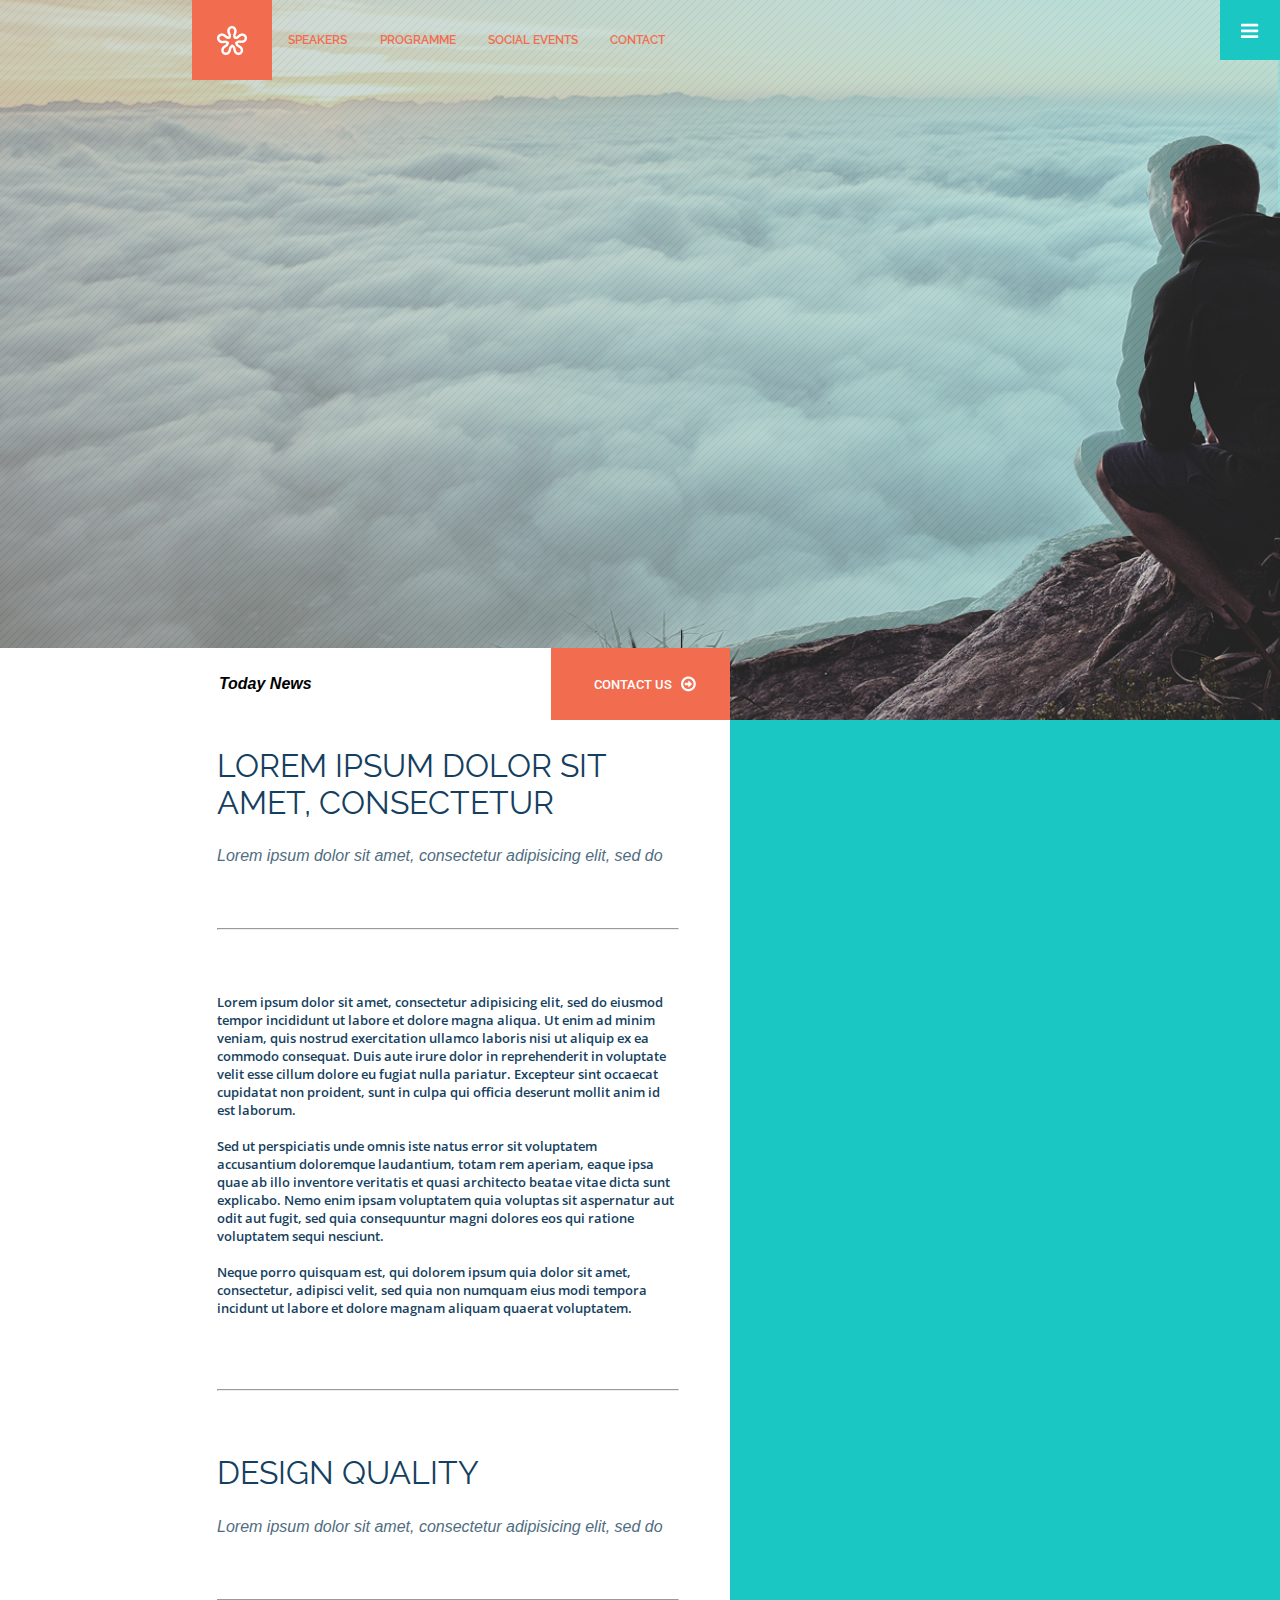
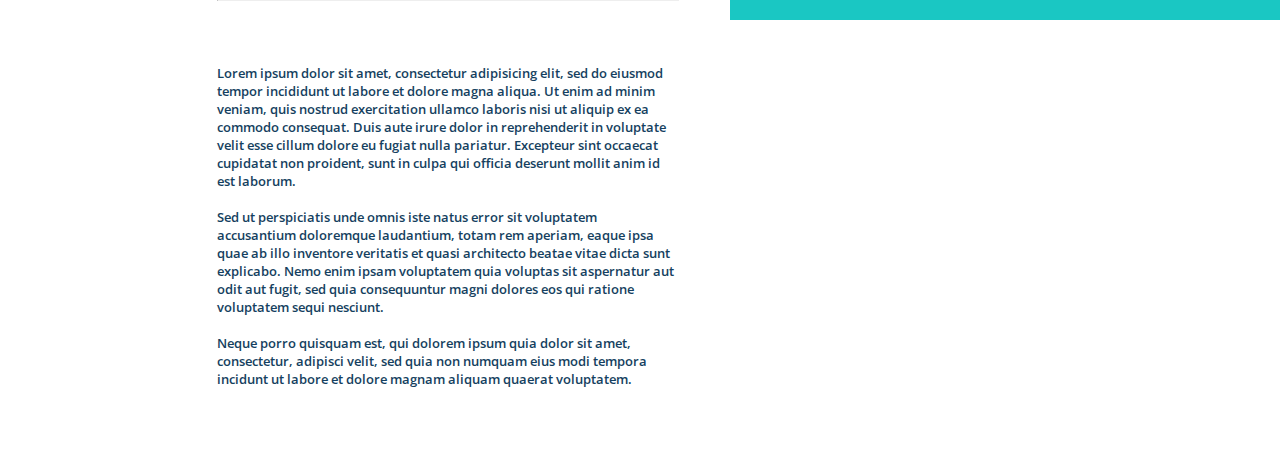
==== commit 63b73586: "left content" ====
--- a/index.html
+++ b/index.html
@@ -5,6 +5,7 @@
 		<link rel="stylesheet" type="text/css" href="css/style.css">
 		<link href="https://fonts.googleapis.com/css?family=Roboto" rel="stylesheet">
 		<link href="https://fonts.googleapis.com/css?family=Raleway:300,300i,400,400i,500,500i,600,600i,700,700i" rel="stylesheet">
+		<link href="https://fonts.googleapis.com/css?family=Open+Sans" rel="stylesheet">
 	</head>
 	<body>
 		<div class="masthead">
@@ -47,14 +48,24 @@
 			</div>
 
 			<div class="lefttxt">
-				<h1>Lorem ipsum dolor sit amet, consectetur adipisicing</h1>
+				<h2>lorem ipsum dolor sit amet, consectetur</h2>
 				<h4>Lorem ipsum dolor sit amet, consectetur adipisicing elit, sed do </h4>
 				<hr/>
-				<p>Lorem ipsum dolor sit amet, consectetur adipisicing elit, sed do eiusmod tempor incididunt ut labore et dolore magna aliqua. Ut enim ad minim veniam, quis nostrud exercitation ullamco laboris nisi ut aliquip ex ea commodo consequat. Duis aute irure dolor in reprehenderit in voluptate velit esse cillum dolore eu fugiat nulla pariatur. Excepteur sint occaecat cupidatat non proident, sunt in culpa qui officia deserunt mollit anim id est laborum. 
+				<p>Lorem ipsum dolor sit amet, consectetur adipisicing elit, sed do eiusmod tempor incididunt ut labore et dolore magna aliqua. Ut enim ad minim veniam, quis nostrud exercitation ullamco laboris nisi ut aliquip ex ea commodo consequat. Duis aute irure dolor in reprehenderit in voluptate velit esse cillum dolore eu fugiat nulla pariatur. Excepteur sint occaecat cupidatat non proident, sunt in culpa qui officia deserunt mollit anim id est laborum.
+				<br/><br/>
+				Sed ut perspiciatis unde omnis iste natus error sit voluptatem accusantium doloremque laudantium, totam rem aperiam, eaque ipsa quae ab illo inventore veritatis et quasi architecto beatae vitae dicta sunt explicabo. Nemo enim ipsam voluptatem quia voluptas sit aspernatur aut odit aut fugit, sed quia consequuntur magni dolores eos qui ratione voluptatem sequi nesciunt.
+				<br/><br/>
+				Neque porro quisquam est, qui dolorem ipsum quia dolor sit amet, consectetur, adipisci velit, sed quia non numquam eius modi tempora incidunt ut labore et dolore magnam aliquam quaerat voluptatem.</p>
+				<hr/>
+				<h2>design Quality</h2>
+				<h4>Lorem ipsum dolor sit amet, consectetur adipisicing elit, sed do </h4>
+				<hr/>
+				<p>Lorem ipsum dolor sit amet, consectetur adipisicing elit, sed do eiusmod tempor incididunt ut labore et dolore magna aliqua. Ut enim ad minim veniam, quis nostrud exercitation ullamco laboris nisi ut aliquip ex ea commodo consequat. Duis aute irure dolor in reprehenderit in voluptate velit esse cillum dolore eu fugiat nulla pariatur. Excepteur sint occaecat cupidatat non proident, sunt in culpa qui officia deserunt mollit anim id est laborum.
+				<br/><br/>
+				Sed ut perspiciatis unde omnis iste natus error sit voluptatem accusantium doloremque laudantium, totam rem aperiam, eaque ipsa quae ab illo inventore veritatis et quasi architecto beatae vitae dicta sunt explicabo. Nemo enim ipsam voluptatem quia voluptas sit aspernatur aut odit aut fugit, sed quia consequuntur magni dolores eos qui ratione voluptatem sequi nesciunt.
+				<br/><br/>
+				Neque porro quisquam est, qui dolorem ipsum quia dolor sit amet, consectetur, adipisci velit, sed quia non numquam eius modi tempora incidunt ut labore et dolore magnam aliquam quaerat voluptatem.</p>
 
-Sed ut perspiciatis unde omnis iste natus error sit voluptatem accusantium doloremque laudantium, totam rem aperiam, eaque ipsa quae ab illo inventore veritatis et quasi architecto beatae vitae dicta sunt explicabo. Nemo enim ipsam voluptatem quia voluptas sit aspernatur aut odit aut fugit, sed quia consequuntur magni dolores eos qui ratione voluptatem sequi nesciunt. 
-
-Neque porro quisquam est, qui dolorem ipsum quia dolor sit amet, consectetur, adipisci velit, sed quia non numquam eius modi tempora incidunt ut labore et dolore magnam aliquam quaerat voluptatem.</p>
 			</div>
 		</div>
 
--- a/css/style.css
+++ b/css/style.css
@@ -5,7 +5,8 @@
 }
 
 .masthead {
-	position: fixed;
+	width: 100%;
+	position: absolute;
 	top: 0;
 	padding: 0;
 	margin: 0;
@@ -16,7 +17,7 @@
 	position: inherit;
 	/*left: -20px;
 	top: -125px;*/
-	width: 100vw;
+	width: 100%;
 	height: 80vh;
 	z-index: 1;
 }
@@ -28,7 +29,7 @@
   position: inherit;
   left: 0px;
   top: 0px;
-  width: 100vw;
+  width: 100%;
   height: 100vh;
   z-index: 2;
 }
@@ -37,10 +38,10 @@
 	background-image: url("../images/masthead/shadowman.png");
 	background-size: cover;
 	position: inherit;
-	left: 0%;
-	top: -3%;
-	width: 100vw;
-	height: 100%;
+	left: -2px;
+	top: -15px;
+	width: 100%;
+	height: 100vh;
 	z-index: 3;
 	filter: brightness(150%);
 	filter: grayscale(100%);
@@ -53,7 +54,7 @@
 	position: inherit;
 	left: 0px;
 	top: 0px;
-	width: 100vw;
+	width: 100%;
 	height: 100vh;
 	z-index: 4;
 }
@@ -64,7 +65,7 @@
 	position: inherit;
   	left: 0;
   	top: 0;
-	width: 100vw;
+	width: 100%;
 	height: 100vh;
 	z-index: 5;
 }
@@ -123,18 +124,20 @@
 }
 
 .leftcontent {
-	position: fixed;
+	position: absolute;
 	top: 72vh;
 	background-color: #fff;
 	width: 57%;
 	height: 100%;
+	z-index: 8;
+	padding-bottom: 40%;
 }
 
 .conews {
 	display: flex;
 	justify-content: space-between;
 	width: 70%;
-	height: 8vh;
+	height: 8%;
 	margin-left: auto;
 	align-items: center;
 }
@@ -150,7 +153,7 @@
 	justify-content: center;
 	align-items: center;
 	height: 100%;
-	width: 30%;
+	width: 35%;
 	background-color: #f26c4f;
 	text-transform: uppercase;
 	font-family: 'Roboto', sans-serif;
@@ -158,22 +161,56 @@
 }
 
 .contact a {
+	font-size: small;
 	padding: 0.75% 5% 0 5%;
 	text-decoration: none;
 	color: #fff;
 }
 
 .lefttxt {
-	width: 70%;
-	height: 100%;
-	margin-left: auto;
+	/*width: 70%;*/
+	height: 100%;
+	padding-right: 7%;
+	margin-left: 29.75%;
+	padding-bottom: 20%;
+}
+
+.lefttxt h2 {
+	font-family: 'Raleway', sans-serif;
+	font-weight: normal;
+	font-size: xx-large;
+	text-transform: uppercase;
+	color: #153f60;
+}
+
+.lefttxt h4 {
+	font-family: Georgia, sans-serif;
+	font-style: italic;
+	font-weight: 100;
+	color: #506d81;
+	margin-bottom: 6vh;
+}
+
+.lefttxt p {
+	margin-top: 7vh;
+	margin-bottom: 8vh;
+	font-family: 'Open Sans', sans-serif;
+	font-size: small;
+	font-weight: 600;
+	color: #153f60;
+
+}
+
+.lefttxt hr {
+	margin: 7vh 0 7vh 0;
 }
 
 .rightcontent {
-	position: fixed;
+	position: absolute;
 	left: 57%;
 	top: 80vh;
 	background-color: #1ac7c3;
 	width: 43%;
 	height: 100%;
+	z-index: 7;
 }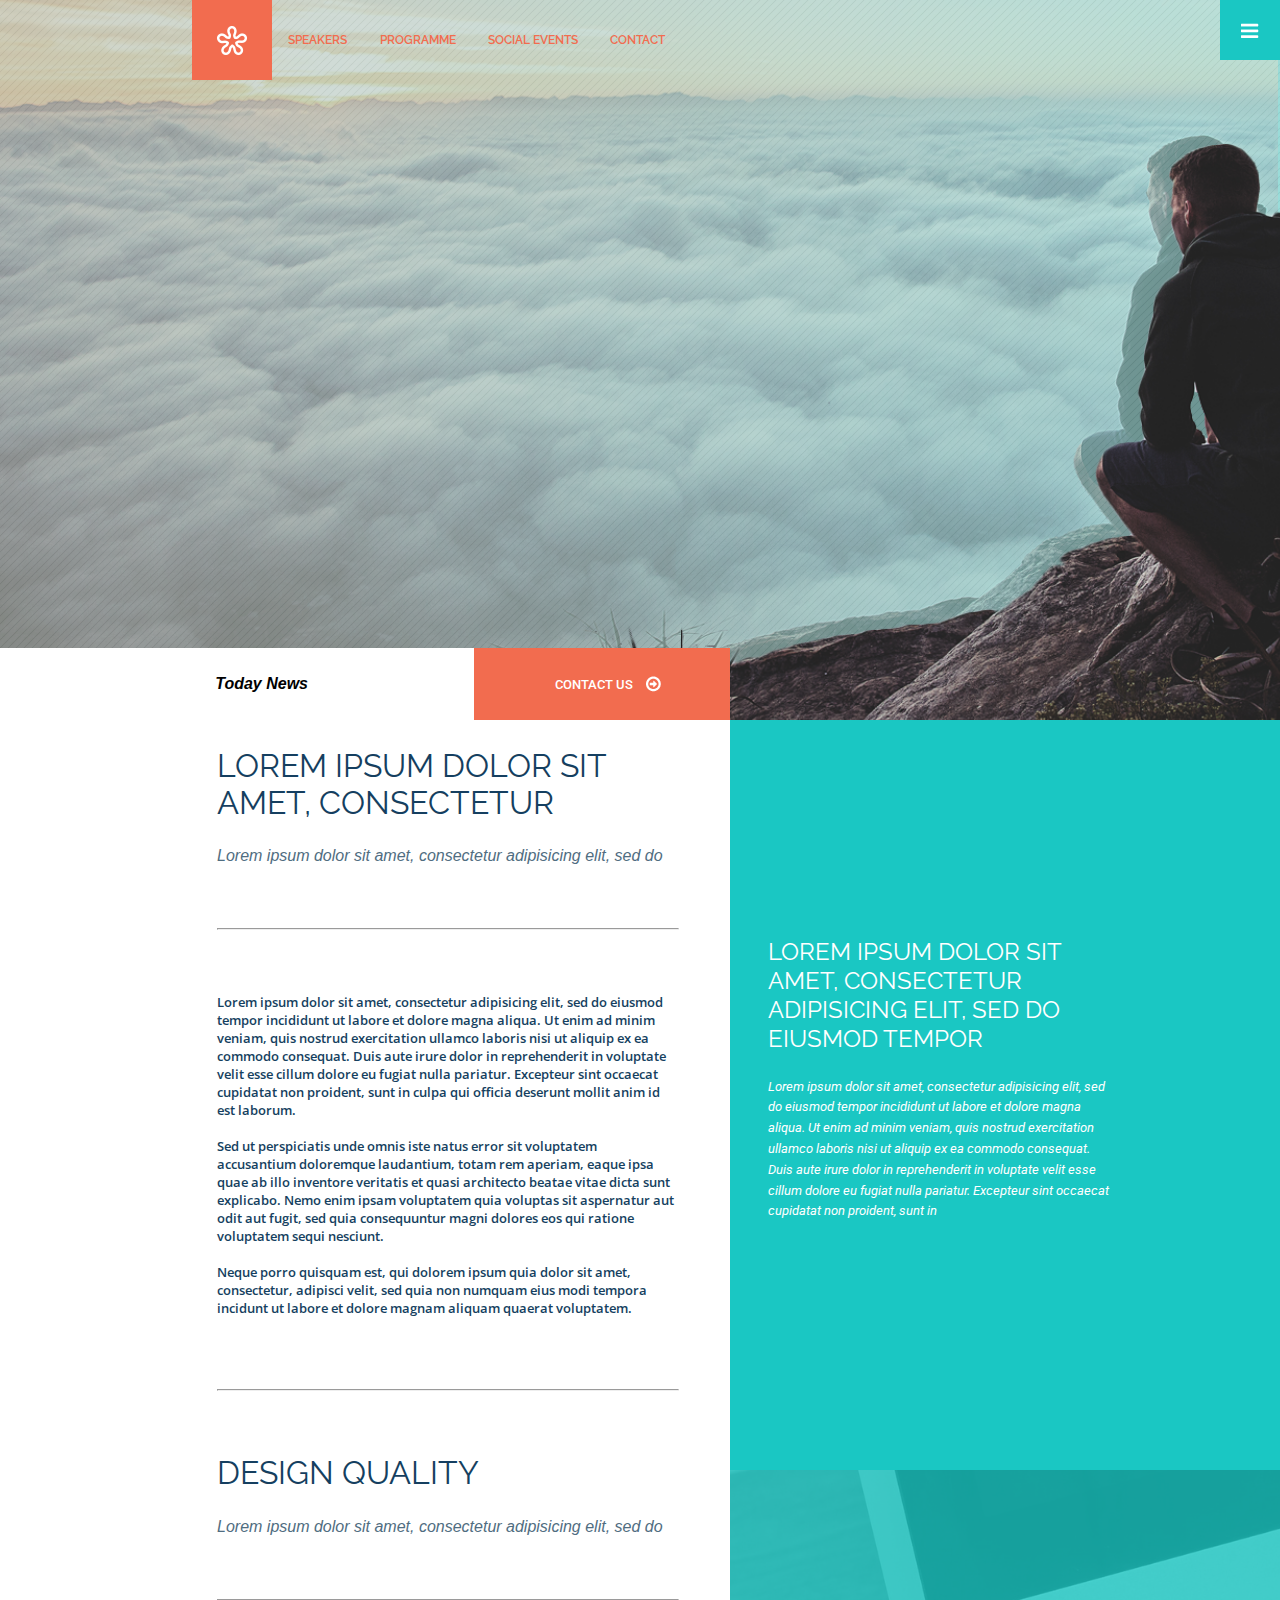
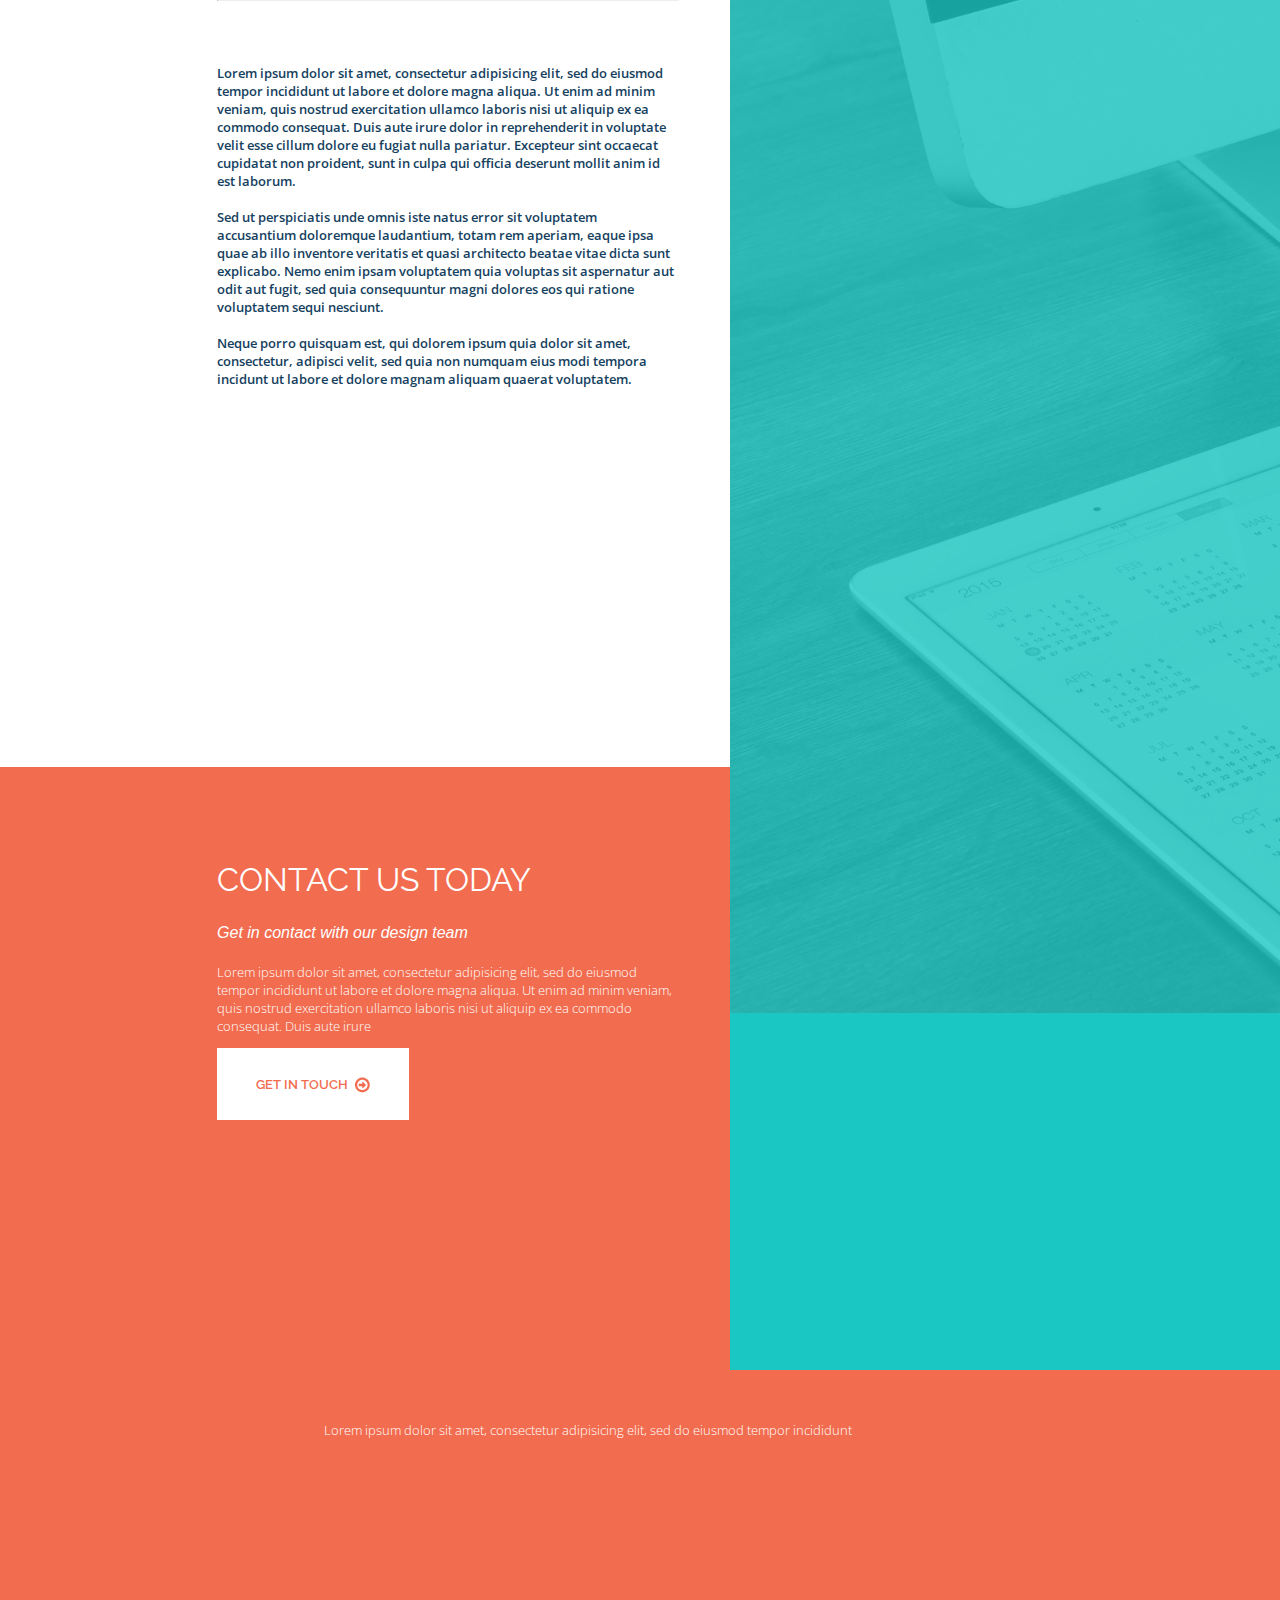
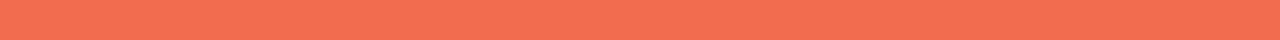
==== commit 22cd0a55: "completed traveles" ====
--- a/index.html
+++ b/index.html
@@ -17,25 +17,23 @@
 			<div class="man"></div>
 
 		</div>
+
 		<div class="header">
 
 			<div class="headerbar">
-				<div class="logo">
-					
-				</div>
+				<div class="logo"></div>
 				<div class="headerbutton">
 					<a href="#">SPEAKERS</a>
 					<a href="#">PROGRAMME</a>
 					<a href="#">SOCIAL EVENTS</a>
 					<a href="#">CONTACT</a>
 				</div>
-				
 			</div>
 			<div class="menu"></div>
 
 		</div>
 
-		<div class="leftcontent">
+		<div class="contents">
 
 			<div class="conews">
 				<div class="news">
@@ -47,30 +45,50 @@
 				</div>				
 			</div>
 
-			<div class="lefttxt">
-				<h2>lorem ipsum dolor sit amet, consectetur</h2>
-				<h4>Lorem ipsum dolor sit amet, consectetur adipisicing elit, sed do </h4>
-				<hr/>
-				<p>Lorem ipsum dolor sit amet, consectetur adipisicing elit, sed do eiusmod tempor incididunt ut labore et dolore magna aliqua. Ut enim ad minim veniam, quis nostrud exercitation ullamco laboris nisi ut aliquip ex ea commodo consequat. Duis aute irure dolor in reprehenderit in voluptate velit esse cillum dolore eu fugiat nulla pariatur. Excepteur sint occaecat cupidatat non proident, sunt in culpa qui officia deserunt mollit anim id est laborum.
-				<br/><br/>
-				Sed ut perspiciatis unde omnis iste natus error sit voluptatem accusantium doloremque laudantium, totam rem aperiam, eaque ipsa quae ab illo inventore veritatis et quasi architecto beatae vitae dicta sunt explicabo. Nemo enim ipsam voluptatem quia voluptas sit aspernatur aut odit aut fugit, sed quia consequuntur magni dolores eos qui ratione voluptatem sequi nesciunt.
-				<br/><br/>
-				Neque porro quisquam est, qui dolorem ipsum quia dolor sit amet, consectetur, adipisci velit, sed quia non numquam eius modi tempora incidunt ut labore et dolore magnam aliquam quaerat voluptatem.</p>
-				<hr/>
-				<h2>design Quality</h2>
-				<h4>Lorem ipsum dolor sit amet, consectetur adipisicing elit, sed do </h4>
-				<hr/>
-				<p>Lorem ipsum dolor sit amet, consectetur adipisicing elit, sed do eiusmod tempor incididunt ut labore et dolore magna aliqua. Ut enim ad minim veniam, quis nostrud exercitation ullamco laboris nisi ut aliquip ex ea commodo consequat. Duis aute irure dolor in reprehenderit in voluptate velit esse cillum dolore eu fugiat nulla pariatur. Excepteur sint occaecat cupidatat non proident, sunt in culpa qui officia deserunt mollit anim id est laborum.
-				<br/><br/>
-				Sed ut perspiciatis unde omnis iste natus error sit voluptatem accusantium doloremque laudantium, totam rem aperiam, eaque ipsa quae ab illo inventore veritatis et quasi architecto beatae vitae dicta sunt explicabo. Nemo enim ipsam voluptatem quia voluptas sit aspernatur aut odit aut fugit, sed quia consequuntur magni dolores eos qui ratione voluptatem sequi nesciunt.
-				<br/><br/>
-				Neque porro quisquam est, qui dolorem ipsum quia dolor sit amet, consectetur, adipisci velit, sed quia non numquam eius modi tempora incidunt ut labore et dolore magnam aliquam quaerat voluptatem.</p>
+			<div class="leftcontent">
+				<div class="lefttxt">
+					<h2>lorem ipsum dolor sit amet, consectetur</h2>
+					<h4>Lorem ipsum dolor sit amet, consectetur adipisicing elit, sed do </h4>
+					<hr/>
+					<p>Lorem ipsum dolor sit amet, consectetur adipisicing elit, sed do eiusmod tempor incididunt ut labore et dolore magna aliqua. Ut enim ad minim veniam, quis nostrud exercitation ullamco laboris nisi ut aliquip ex ea commodo consequat. Duis aute irure dolor in reprehenderit in voluptate velit esse cillum dolore eu fugiat nulla pariatur. Excepteur sint occaecat cupidatat non proident, sunt in culpa qui officia deserunt mollit anim id est laborum.
+					<br/><br/>
+					Sed ut perspiciatis unde omnis iste natus error sit voluptatem accusantium doloremque laudantium, totam rem aperiam, eaque ipsa quae ab illo inventore veritatis et quasi architecto beatae vitae dicta sunt explicabo. Nemo enim ipsam voluptatem quia voluptas sit aspernatur aut odit aut fugit, sed quia consequuntur magni dolores eos qui ratione voluptatem sequi nesciunt.
+					<br/><br/>
+					Neque porro quisquam est, qui dolorem ipsum quia dolor sit amet, consectetur, adipisci velit, sed quia non numquam eius modi tempora incidunt ut labore et dolore magnam aliquam quaerat voluptatem.</p>
+					<hr/>
+					<h2>design Quality</h2>
+					<h4>Lorem ipsum dolor sit amet, consectetur adipisicing elit, sed do </h4>
+					<hr/>
+					<p>Lorem ipsum dolor sit amet, consectetur adipisicing elit, sed do eiusmod tempor incididunt ut labore et dolore magna aliqua. Ut enim ad minim veniam, quis nostrud exercitation ullamco laboris nisi ut aliquip ex ea commodo consequat. Duis aute irure dolor in reprehenderit in voluptate velit esse cillum dolore eu fugiat nulla pariatur. Excepteur sint occaecat cupidatat non proident, sunt in culpa qui officia deserunt mollit anim id est laborum.
+					<br/><br/>
+					Sed ut perspiciatis unde omnis iste natus error sit voluptatem accusantium doloremque laudantium, totam rem aperiam, eaque ipsa quae ab illo inventore veritatis et quasi architecto beatae vitae dicta sunt explicabo. Nemo enim ipsam voluptatem quia voluptas sit aspernatur aut odit aut fugit, sed quia consequuntur magni dolores eos qui ratione voluptatem sequi nesciunt.
+					<br/><br/>
+					Neque porro quisquam est, qui dolorem ipsum quia dolor sit amet, consectetur, adipisci velit, sed quia non numquam eius modi tempora incidunt ut labore et dolore magnam aliquam quaerat voluptatem.</p>
+				</div>
+				<div class="underleft">
+					<div class="undertxt">
+						<h2>contact us today</h2>
+						<h4>Get in contact with our design team</h4>
+						<p>Lorem ipsum dolor sit amet, consectetur adipisicing elit, sed do eiusmod tempor incididunt ut labore et dolore magna aliqua. Ut enim ad minim veniam, quis nostrud exercitation ullamco laboris nisi ut aliquip ex ea commodo consequat. Duis aute irure</p>
+						<button>GET IN TOUCH <img src="images/main/leftcontent/orangearrow.png" alt="get_in_touch"></button>
+					</div>
+				</div>
+			</div>
 
+			<div class="rightcontent">
+				<div class="righttxt">
+					<h3>lorem ipsum dolor sit amet, consectetur adipisicing elit, sed do eiusmod tempor</h3>
+					<p>Lorem ipsum dolor sit amet, consectetur adipisicing elit, sed do eiusmod tempor incididunt ut labore et dolore magna aliqua. Ut enim ad minim veniam, quis nostrud exercitation ullamco laboris nisi ut aliquip ex ea commodo consequat. Duis aute irure dolor in reprehenderit in voluptate velit esse cillum dolore eu fugiat nulla pariatur. Excepteur sint occaecat cupidatat non proident, sunt in</p>
+				</div>
+				<div class="imgforright"></div>
 			</div>
+
 		</div>
 
-		<div class="rightcontent">
-			
+		<div class="footer">
+			<div class="footertxt">
+				<p>Lorem ipsum dolor sit amet, consectetur adipisicing elit, sed do eiusmod tempor incididunt</p>
+			</div>
 		</div>
 
 	</body>
--- a/css/style.css
+++ b/css/style.css
@@ -123,26 +123,21 @@
 	z-index: 6;
 }
 
-.leftcontent {
-	position: absolute;
-	top: 72vh;
-	background-color: #fff;
+.conews {
+	position: absolute;
+	top: -8vh;
+	display: flex;
+	justify-content: space-between;
+	background: #fff;
 	width: 57%;
-	height: 100%;
-	z-index: 8;
-	padding-bottom: 40%;
-}
-
-.conews {
-	display: flex;
-	justify-content: space-between;
-	width: 70%;
-	height: 8%;
+	height: 8vh;
 	margin-left: auto;
 	align-items: center;
+	z-index: 8;
 }
 
 .news {
+	margin-left: 29.5%;
 	font-family: Georgia, sans-serif;
 	font-style: italic;
 	font-weight: 100;
@@ -166,13 +161,28 @@
 	text-decoration: none;
 	color: #fff;
 }
+.contents {
+	position: absolute;
+	top: 80vh;
+	width: 100%;
+	height: 250vh;
+	display: flex;
+	z-index: 8;
+}
+
+.leftcontent {
+	position: absolute;
+	background-color: #fff;
+	width: 57%;
+	height: 100%;
+	z-index: 8;
+}
+
 
 .lefttxt {
-	/*width: 70%;*/
-	height: 100%;
+	height: 180vh;
 	padding-right: 7%;
 	margin-left: 29.75%;
-	padding-bottom: 20%;
 }
 
 .lefttxt h2 {
@@ -205,12 +215,104 @@
 	margin: 7vh 0 7vh 0;
 }
 
+.underleft {
+	height: 70vh;
+	width: 100%;
+	background: #f26c4f;
+	z-index: 10;
+}
+
+.undertxt {
+	padding-right: 7%;
+	padding-top: 7.5vh;
+	margin-left:029.75%;
+	color: #fff;
+}
+
+.undertxt h2 {
+	font-family: 'Raleway', sans-serif;
+	font-weight: normal;
+	font-size: xx-large;
+	text-transform: uppercase;
+}
+
+.undertxt h4 {
+	font-family: Georgia, sans-serif;
+	font-style: italic;
+	font-weight: 100;
+}
+
+.undertxt p {
+	font-family: 'Open Sans', sans-serif;
+	font-size: small;
+	font-weight: 100;
+}
+
+.undertxt button {
+	height: 8vh;
+	width: 15vw;
+	font-family: 'Raleway', sans-serif;
+	font-weight: 600;
+	background-color: #fff;
+	color: #f26c4f;
+	border: none;
+}
+
+.undertxt img {
+	padding-left: 2%;
+	vertical-align: middle;
+}
+
 .rightcontent {
 	position: absolute;
 	left: 57%;
-	top: 80vh;
 	background-color: #1ac7c3;
-	width: 43%;
 	height: 100%;
-	z-index: 7;
+	z-index: 8;
+}
+
+.righttxt {
+	margin-bottom: 45%;
+	padding: 35% 30% 0% 7%;
+	color: #fff;
+}
+
+.righttxt h3 {
+	font-family: 'Raleway', sans-serif;
+	font-weight: normal;
+	font-size: x-large;
+	text-transform: uppercase;
+}
+
+.righttxt p {
+	font-family: 'Roboto', sans-serif;
+	font-style: italic;
+	font-size: small;
+	line-height: 160%;
+}
+
+.imgforright {
+	background-image: url(../images/main/rightcontent/pctrforright.png);
+	background-size: cover;
+	background-repeat: no-repeat;
+	filter: opacity(20%);
+	height: 127vh;
+}
+
+.footer {
+	position: absolute;
+	top: 330vh;
+	background: #f26c4f;
+	height: 30vh;
+	width: 100%;
+	z-index: 9;
+}
+
+.footertxt {
+	margin-top: 4%;
+	margin-left: 36vh;
+	color: #fff;
+	font-family: 'Open Sans', sans-serif;
+	font-size: small;
+	font-weight: 100;
 }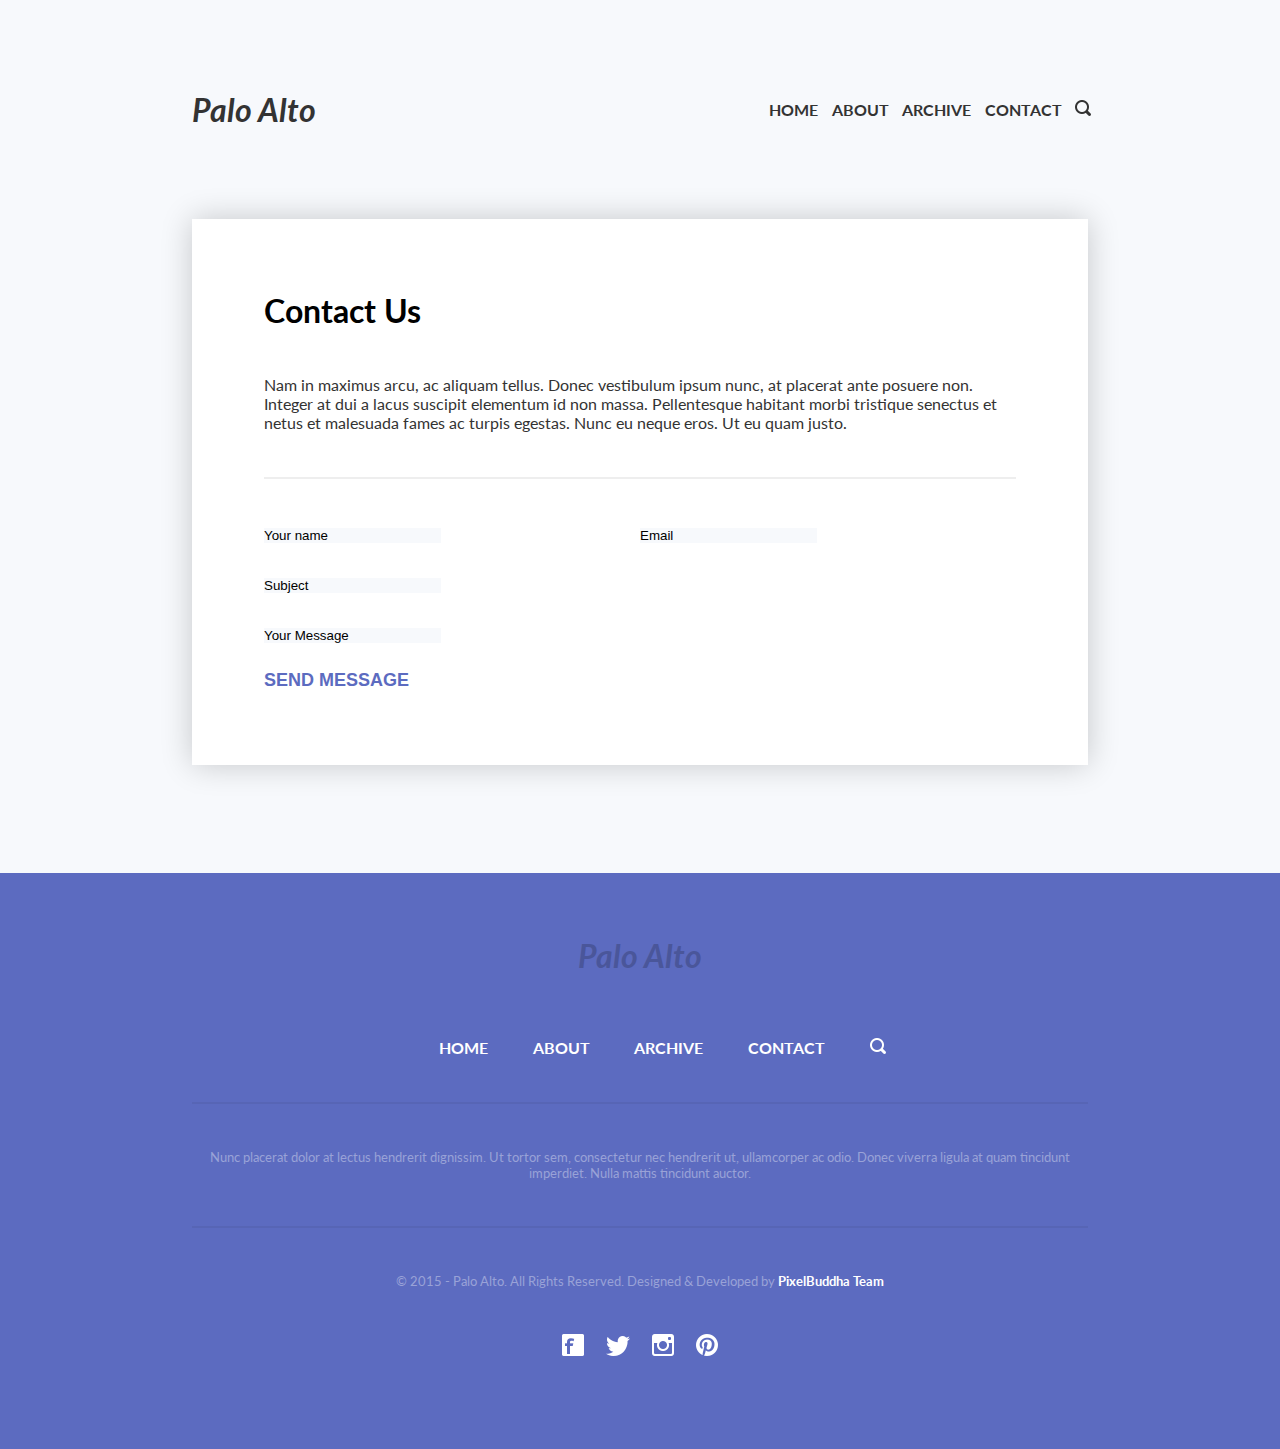
==== commit 987870d4: "reload files" ====
--- a/index.html
+++ b/index.html
@@ -1,95 +1,80 @@
 <!DOCTYPE html>
-<html>
-	<head>
-		<title>travelers</title>
-		<link rel="stylesheet" type="text/css" href="css/style.css">
-		<link href="https://fonts.googleapis.com/css?family=Roboto" rel="stylesheet">
-		<link href="https://fonts.googleapis.com/css?family=Raleway:300,300i,400,400i,500,500i,600,600i,700,700i" rel="stylesheet">
-		<link href="https://fonts.googleapis.com/css?family=Open+Sans" rel="stylesheet">
-	</head>
-	<body>
-		<div class="masthead">
+<html lang="en">
+<head>
+	<meta charset="UTF-8">
+	<link rel="stylesheet" href="css/styles.css">
+	<link href="https://fonts.googleapis.com/css?family=Lato:400,400i,700,700i" rel="stylesheet">
+	<title>contacts</title>
+</head>
+<body>
 
-			<div class="layer14"></div>
-			<div class="rectangle"></div>
-			<div class="pattern-fill"></div>
-			<div class="shadowman"></div>
-			<div class="man"></div>
+	<header class="header">
+		<div class="title">
+			<h1>Palo Alto</h1>
+		</div>
+		<div class="menu">
+			<ul>
+				<li><a href="">home</a></li>
+				<li><a href="">about</a></li>
+				<li><a href="">archive</a></li>
+				<li><a href="">contact</a></li>
+				<li><img src="img/header/search.png" alt="search_img"></li>
+			</ul>
+			<div id="men"><img src="img/header/menu500.png" alt=""></div>
+		</div>
+	</header>
 
+	<main class="main">
+		<h2>Contact Us</h2>
+		<p class="discription">
+			Nam in maximus arcu, ac aliquam tellus. Donec vestibulum ipsum nunc, at placerat ante posuere non. Integer at dui a lacus suscipit elementum id non massa. Pellentesque habitant morbi tristique senectus et netus et malesuada fames ac turpis egestas. Nunc eu neque eros. Ut eu quam justo.
+		</p>
+		<hr>
+		<div >
+			<form class="contactform" action="#">
+				<div class="name">
+					<input type="text" value="Your name">
+				</div>
+				<div class="email">
+					<input type="email" value="Email">
+				</div>
+				<div class="subject">
+					<input type="text" value="Subject">
+				</div>
+				<div class="message">
+					<input type="textarea" value="Your Message">
+				</div>
+				<div class="sendmessagebutton">
+					<button>send message</button>
+				</div>
+			</form>			
 		</div>
+	</main>
 
-		<div class="header">
-
-			<div class="headerbar">
-				<div class="logo"></div>
-				<div class="headerbutton">
-					<a href="#">SPEAKERS</a>
-					<a href="#">PROGRAMME</a>
-					<a href="#">SOCIAL EVENTS</a>
-					<a href="#">CONTACT</a>
-				</div>
+	<footer>
+		<div class="footer">
+			<h3>Palo Alto</h3>
+			<div class="footermenu">
+				<ul>
+					<li><a href="">home</a></li>
+					<li><a href="">about</a></li>
+					<li><a href="">archive</a></li>
+					<li><a href="">contact</a></li>
+					<li><img src="img/footer/search.png" alt="search_img"></li>
+				</ul>
 			</div>
-			<div class="menu"></div>
-
+			<hr>
+			<p class="text">Nunc placerat dolor at lectus hendrerit dignissim. Ut tortor sem, consectetur nec hendrerit ut, ullamcorper ac odio. Donec viverra ligula at quam tincidunt imperdiet. Nulla mattis tincidunt auctor.</p>
+			<hr>
+			<p class="text">© 2015 - Palo Alto. All Rights Reserved. Designed & Developed by <a href="#"><strong> PixelBuddha Team</strong></a></p>
+			<div class="subs">
+				<img src="img/footer/facebook.png" alt="facebook">
+				<img src="img/footer/twitter.png" alt="twitter">
+				<img src="img/footer/instagram.png" alt="instagram">
+				<img src="img/footer/pinterest.png" alt="pinterest">
+			</div>	
 		</div>
-
-		<div class="contents">
-
-			<div class="conews">
-				<div class="news">
-					<h4>Today News</h4>
-				</div>
-				<div class="contact">
-					<a href="#">contact us</a>
-					<img src="images/main/leftcontent/contactus.png" alt="contactus">
-				</div>				
-			</div>
-
-			<div class="leftcontent">
-				<div class="lefttxt">
-					<h2>lorem ipsum dolor sit amet, consectetur</h2>
-					<h4>Lorem ipsum dolor sit amet, consectetur adipisicing elit, sed do </h4>
-					<hr/>
-					<p>Lorem ipsum dolor sit amet, consectetur adipisicing elit, sed do eiusmod tempor incididunt ut labore et dolore magna aliqua. Ut enim ad minim veniam, quis nostrud exercitation ullamco laboris nisi ut aliquip ex ea commodo consequat. Duis aute irure dolor in reprehenderit in voluptate velit esse cillum dolore eu fugiat nulla pariatur. Excepteur sint occaecat cupidatat non proident, sunt in culpa qui officia deserunt mollit anim id est laborum.
-					<br/><br/>
-					Sed ut perspiciatis unde omnis iste natus error sit voluptatem accusantium doloremque laudantium, totam rem aperiam, eaque ipsa quae ab illo inventore veritatis et quasi architecto beatae vitae dicta sunt explicabo. Nemo enim ipsam voluptatem quia voluptas sit aspernatur aut odit aut fugit, sed quia consequuntur magni dolores eos qui ratione voluptatem sequi nesciunt.
-					<br/><br/>
-					Neque porro quisquam est, qui dolorem ipsum quia dolor sit amet, consectetur, adipisci velit, sed quia non numquam eius modi tempora incidunt ut labore et dolore magnam aliquam quaerat voluptatem.</p>
-					<hr/>
-					<h2>design Quality</h2>
-					<h4>Lorem ipsum dolor sit amet, consectetur adipisicing elit, sed do </h4>
-					<hr/>
-					<p>Lorem ipsum dolor sit amet, consectetur adipisicing elit, sed do eiusmod tempor incididunt ut labore et dolore magna aliqua. Ut enim ad minim veniam, quis nostrud exercitation ullamco laboris nisi ut aliquip ex ea commodo consequat. Duis aute irure dolor in reprehenderit in voluptate velit esse cillum dolore eu fugiat nulla pariatur. Excepteur sint occaecat cupidatat non proident, sunt in culpa qui officia deserunt mollit anim id est laborum.
-					<br/><br/>
-					Sed ut perspiciatis unde omnis iste natus error sit voluptatem accusantium doloremque laudantium, totam rem aperiam, eaque ipsa quae ab illo inventore veritatis et quasi architecto beatae vitae dicta sunt explicabo. Nemo enim ipsam voluptatem quia voluptas sit aspernatur aut odit aut fugit, sed quia consequuntur magni dolores eos qui ratione voluptatem sequi nesciunt.
-					<br/><br/>
-					Neque porro quisquam est, qui dolorem ipsum quia dolor sit amet, consectetur, adipisci velit, sed quia non numquam eius modi tempora incidunt ut labore et dolore magnam aliquam quaerat voluptatem.</p>
-				</div>
-				<div class="underleft">
-					<div class="undertxt">
-						<h2>contact us today</h2>
-						<h4>Get in contact with our design team</h4>
-						<p>Lorem ipsum dolor sit amet, consectetur adipisicing elit, sed do eiusmod tempor incididunt ut labore et dolore magna aliqua. Ut enim ad minim veniam, quis nostrud exercitation ullamco laboris nisi ut aliquip ex ea commodo consequat. Duis aute irure</p>
-						<button>GET IN TOUCH <img src="images/main/leftcontent/orangearrow.png" alt="get_in_touch"></button>
-					</div>
-				</div>
-			</div>
-
-			<div class="rightcontent">
-				<div class="righttxt">
-					<h3>lorem ipsum dolor sit amet, consectetur adipisicing elit, sed do eiusmod tempor</h3>
-					<p>Lorem ipsum dolor sit amet, consectetur adipisicing elit, sed do eiusmod tempor incididunt ut labore et dolore magna aliqua. Ut enim ad minim veniam, quis nostrud exercitation ullamco laboris nisi ut aliquip ex ea commodo consequat. Duis aute irure dolor in reprehenderit in voluptate velit esse cillum dolore eu fugiat nulla pariatur. Excepteur sint occaecat cupidatat non proident, sunt in</p>
-				</div>
-				<div class="imgforright"></div>
-			</div>
-
-		</div>
-
-		<div class="footer">
-			<div class="footertxt">
-				<p>Lorem ipsum dolor sit amet, consectetur adipisicing elit, sed do eiusmod tempor incididunt</p>
-			</div>
-		</div>
-
-	</body>
+	</footer>
+	
+</body>
 </html>--- a/css/styles.css
+++ b/css/styles.css
@@ -0,0 +1,267 @@
+* {
+	margin: 0;
+	padding: 0;
+}
+
+body {
+	background-color: #f7f9fc;
+	font-family: 'Lato', sans-serif;
+}
+
+.header {
+	width: 65%;
+	margin: 10vh 15% 10vh 15%;	
+	display: flex;
+	align-items: center;
+	box-sizing: border-box;
+	justify-content: space-between;
+}
+
+.title h1 {
+	color: #333333;
+	font-weight: bold;
+	font-style: italic
+}
+
+.menu {
+	text-transform: uppercase;
+}
+
+.menu ul {
+	display: flex;
+}
+
+.menu li {
+	margin-left: 5%;
+	list-style-type: none;
+}
+
+.menu a {
+	text-decoration: none;
+	color: #333333;
+	font-weight: bold;
+
+}
+
+.menu a:hover {
+	border-bottom: 2px solid #333;
+}
+
+#men {
+	display: none;
+}
+
+.main {
+	margin: 5vh 15% 12vh 15%;
+	padding: 8vh;
+	background-color: #fff;
+	box-shadow: 0 0 30px rgba(0,0,0,0.2);
+	box-sizing: border-box;
+}
+
+.main h2 {
+	margin-bottom: 5vh;
+	font-size: xx-large;
+}
+
+.discription {
+	margin-bottom: 5vh;
+	color: #333333;
+}
+
+.main hr {
+	border: none;
+	background-color: #eeeeee;
+	height: 2px;
+	margin-bottom: 5vh;
+}
+
+.contactform input {
+	border: none;
+	background-color: #f7f9fc;
+}
+
+.name 
+{
+	grid-area: nm;
+}
+
+.email {
+	grid-area: mail;
+}
+
+.subject {
+	grid-area: sbjct;
+}
+
+.message {
+	grid-area: mssg;
+	width: 100%;
+}
+
+.sendmessagebutton {
+	grid-area: bttn;
+}
+
+.sendmessagebutton button {
+	padding-top: 3vh;
+	border: none;
+	background-color: #fff;
+	text-transform: uppercase;
+	font-size: large;
+	font-weight: bold;
+	color: #5c6bc0;
+}
+
+.contactform {
+	display: grid;
+	grid-template-areas: "nm nm mail"
+						 "sbjct sbjct sbjct"
+						 "mssg mssg mssg"
+						 "bttn none none";
+	grid-template-columns: 25% 25% 50%;
+	grid-template-rows: 50px 50px 1fr 50px;
+}
+
+footer {
+	background-color: #5c6bc0;
+}
+
+.footer {
+	margin: 5vh 15% 0 15%;
+	text-align: center;
+}
+
+.footer h3 {
+	padding-top: 7vh;
+	color: #4a569a;
+	font-weight: bold;
+	font-style: italic;
+	font-size: xx-large;
+}
+
+.footermenu {
+	margin-top: 7vh;
+	margin-bottom: 5vh;
+	text-transform: uppercase;
+}
+
+.footermenu ul {
+	display: flex;
+	justify-content: center;
+}
+
+.footermenu li {
+	margin-left: 5%;
+	list-style-type: none;
+}
+
+.footermenu a {
+	text-decoration: none;
+	color: #fff;
+	font-weight: bold;
+
+}
+
+.footermenu a:hover {
+	border-bottom: 2px solid #fff;
+}
+
+.footer hr {
+	border: none;
+	background-color: #5765b5;
+	height: 2px;
+	margin-bottom: 5vh;
+}
+
+.footer p {
+	margin-bottom: 5vh;
+	font-size: small;
+	color: #99a2d7;
+}
+
+.text a {
+	color: #fff;
+	text-decoration: none;
+}
+
+.subs img {
+	margin: 0 1% 10vh 1%;
+}
+
+@media screen and (max-width: 1080px) {
+	.header {
+		width: 74%;
+	margin: 10vh 10% 10vh 10%;
+	}
+	.main {
+		margin: 10vh 10% 10vh 10%;
+	}
+	.footer {
+		margin: 10vh 10% 0 10%;
+	}
+}
+
+@media screen and (max-width: 850px) {
+	.header {
+	width: 78%;
+	margin: 10vh 7% 10vh 7%;
+	}
+	.main {
+		margin: 10vh 7% 10vh 7%;
+	}
+	.footer {
+		margin: 10vh 7% 0 7%;
+	}
+}
+
+@media screen and (max-width: 680px) {
+	.header {
+	width: 82%;
+	margin: 10vh 4% 10vh 4%;
+	}
+	.menu li {
+		margin-left: 3%;
+	}
+	.main {
+		margin: 10vh 4% 10vh 4%;
+	}
+	.footer {
+		margin: 10vh 4% 0 4%;
+	}
+}
+
+@media screen and (max-width: 500px) {
+	.header {
+		width: 94%;
+	margin: 10vh 3% 10vh 3%;
+	}
+	.menu ul {
+		display: none;
+	}
+	#men {
+		display: inline-block;
+		/*background: url(../img/header/menu500.png);*/
+	}
+	.main {
+		margin: 10vh 3% 10vh 3%;
+		padding: 4vh;
+	}
+
+	.contactform {
+	display: grid;
+	grid-template-areas: "nm"
+						 "mail"
+						 "sbjct"
+						 "mssg"
+						 "bttn";
+	grid-template-columns: 100%;
+	grid-template-rows: 50px 50px 50px 50px 40px;
+	}
+	.footer {
+		margin: 10vh 3% 0 3%;
+	}
+	.footermenu img {
+		display: none;
+	}
+}